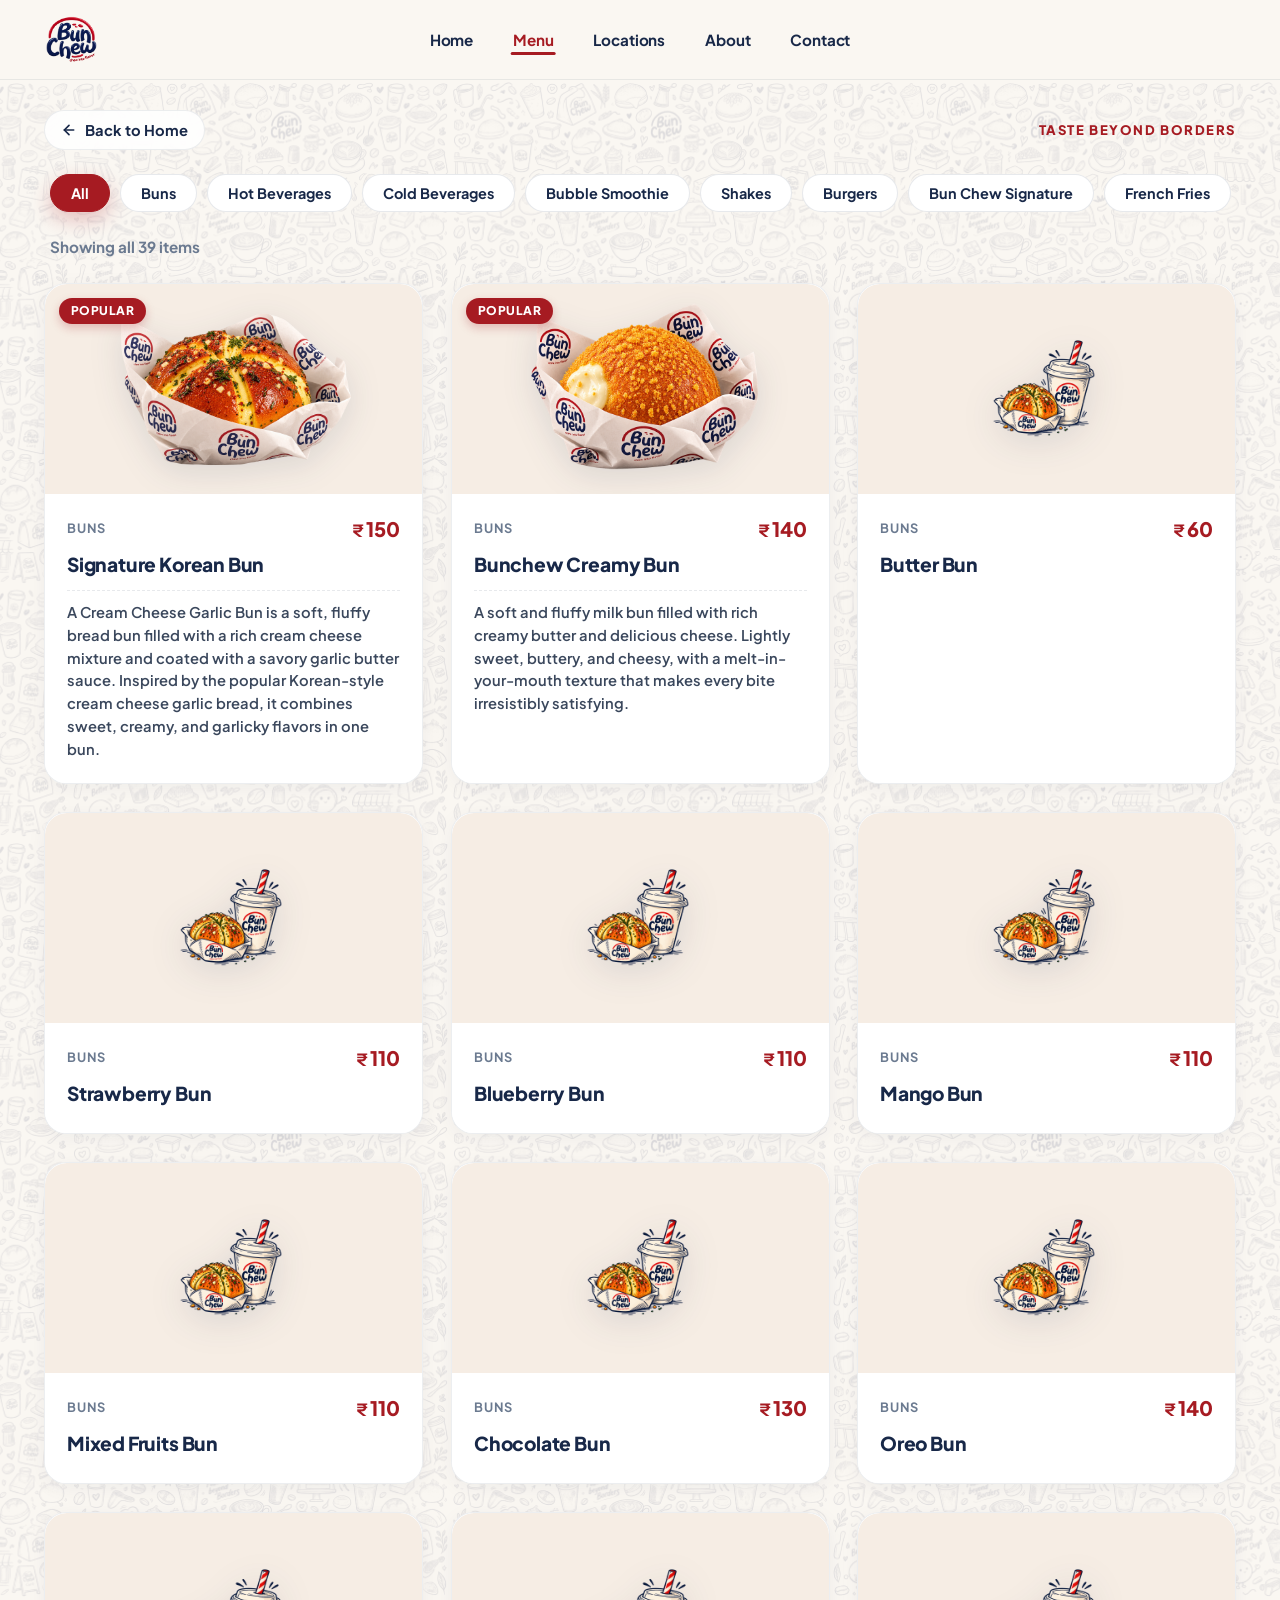
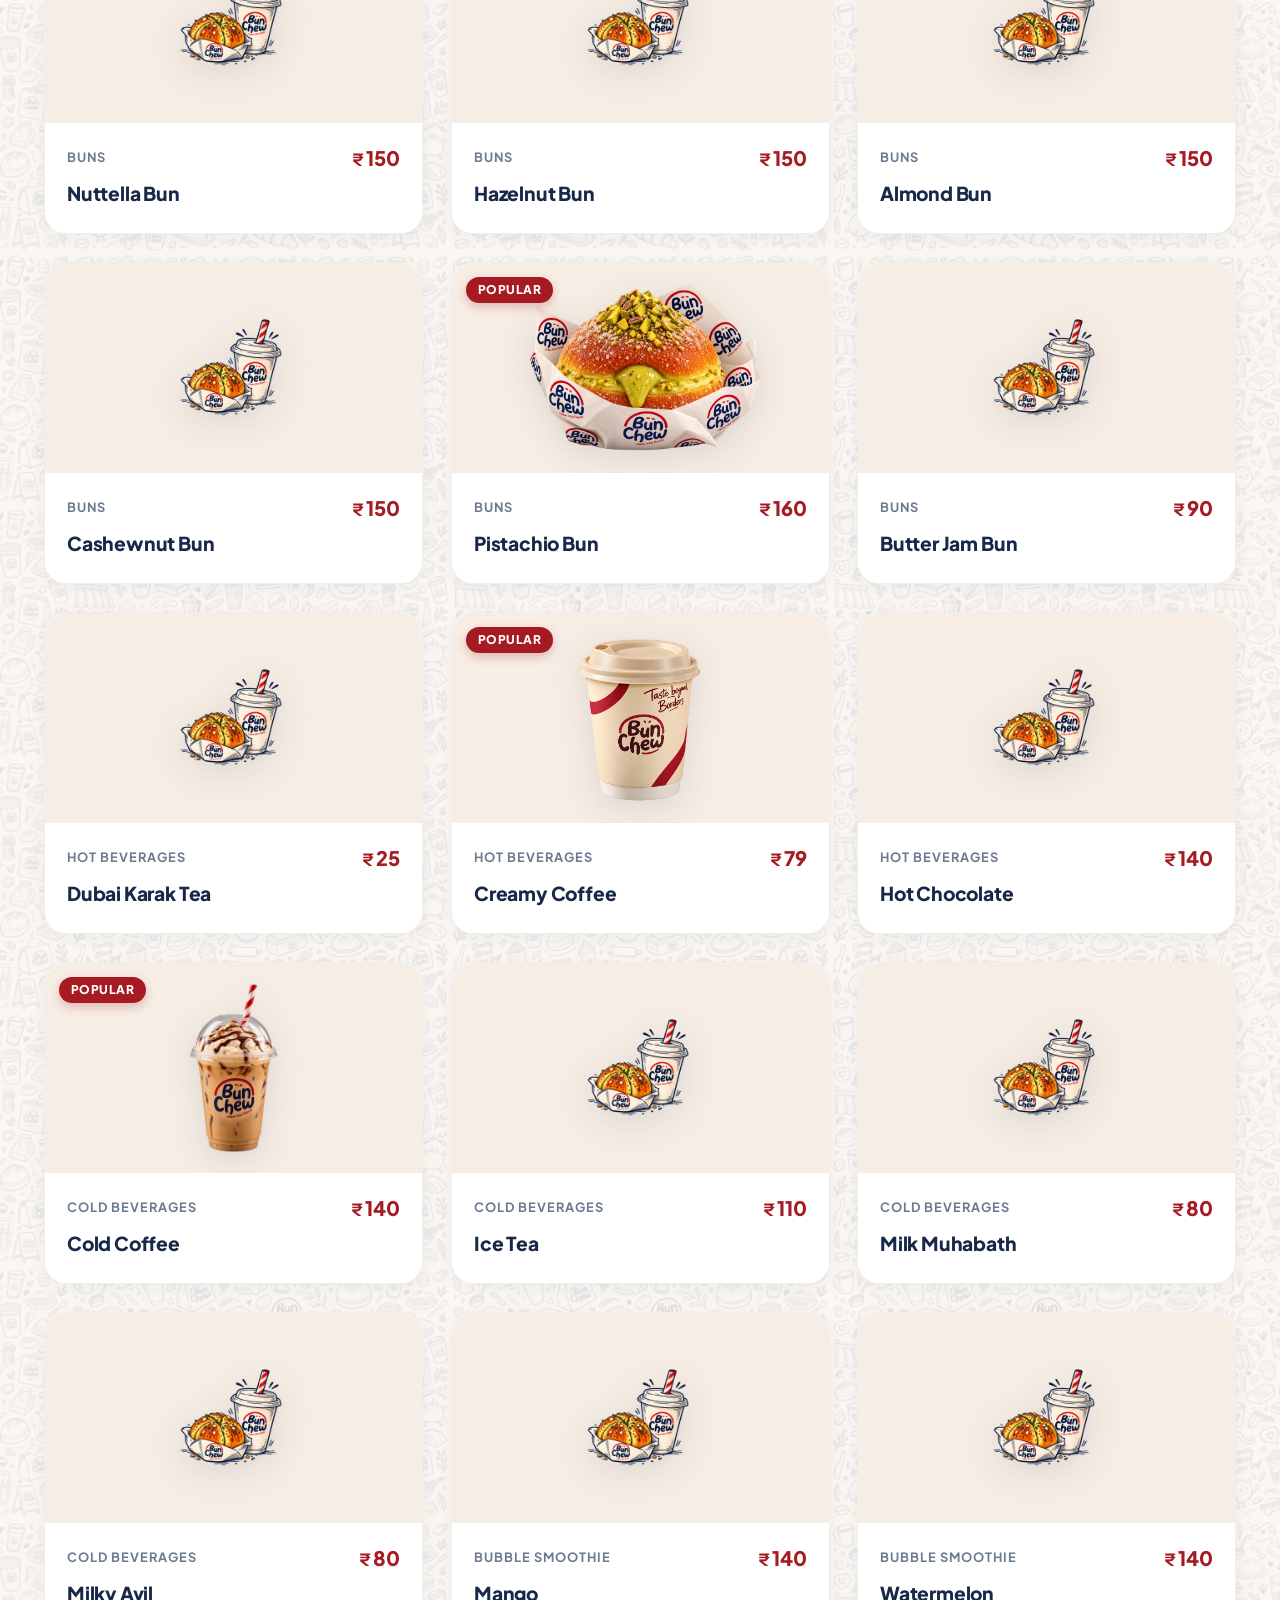
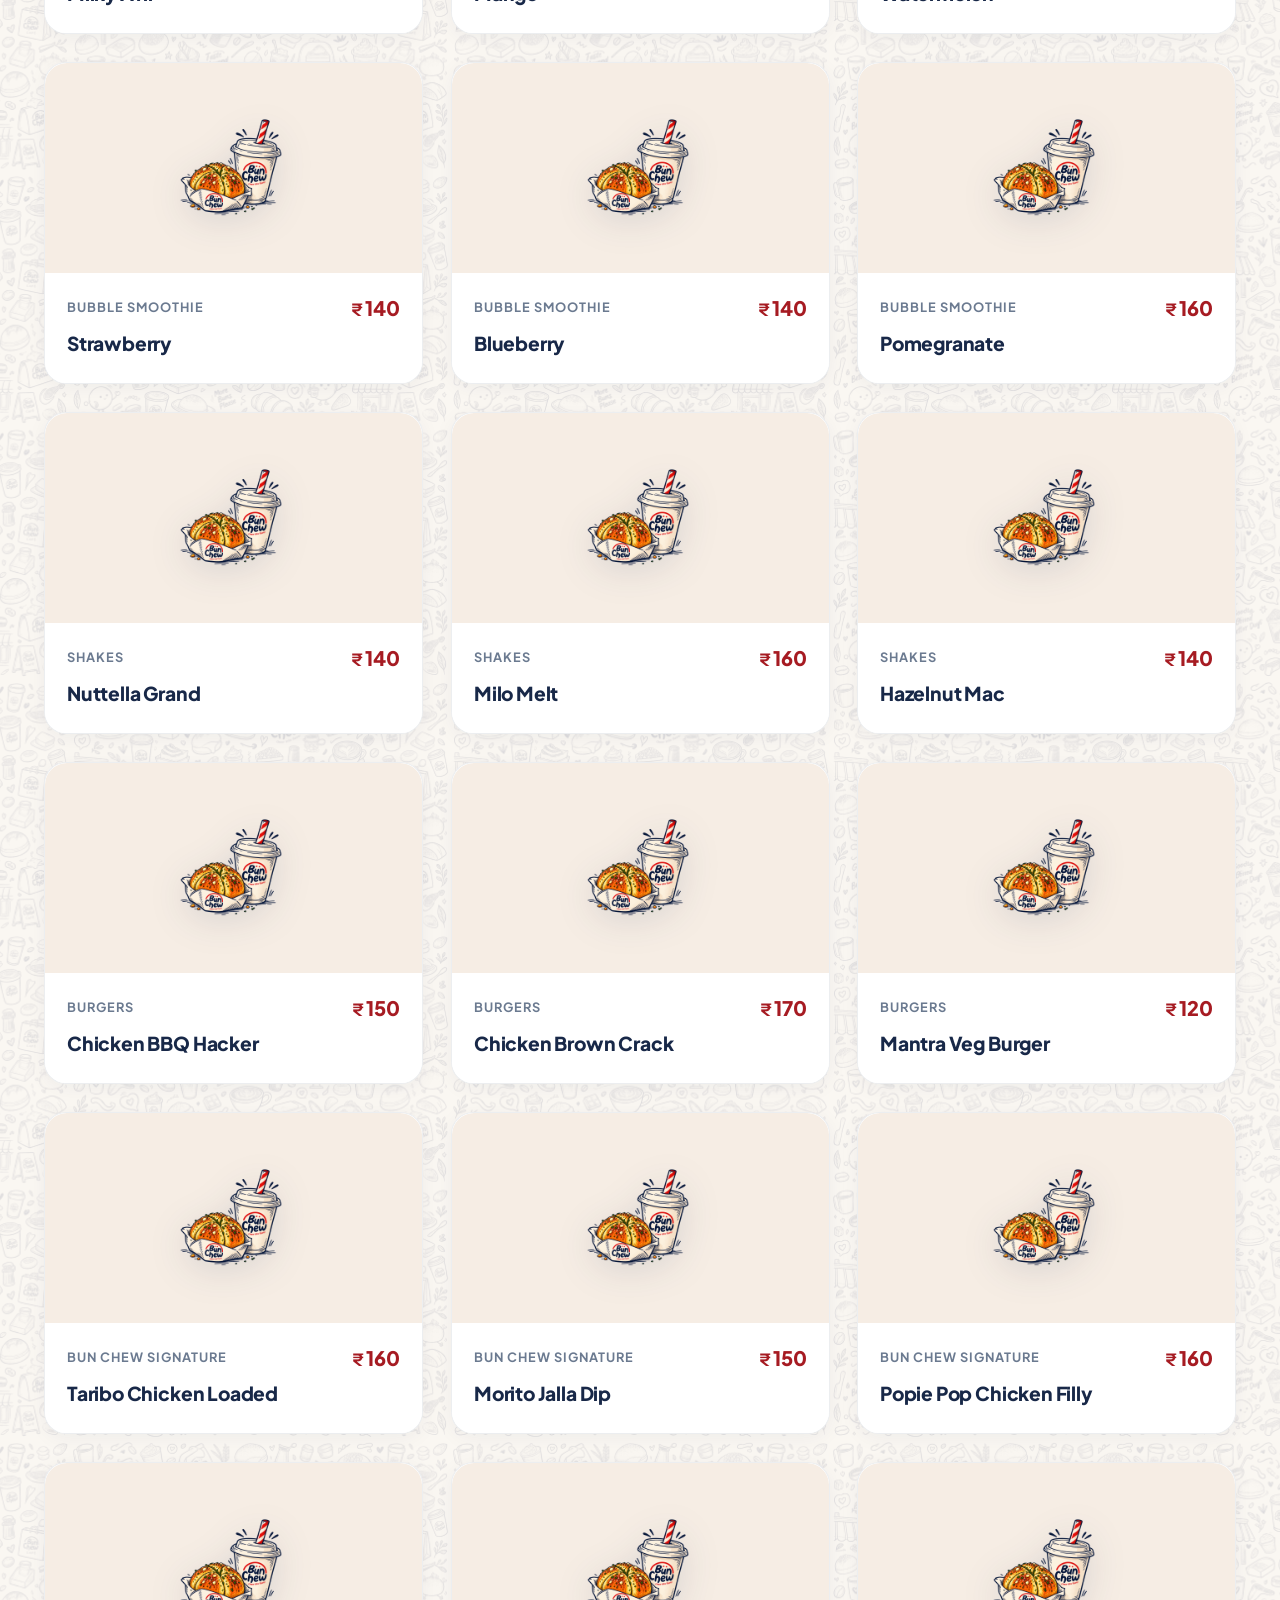
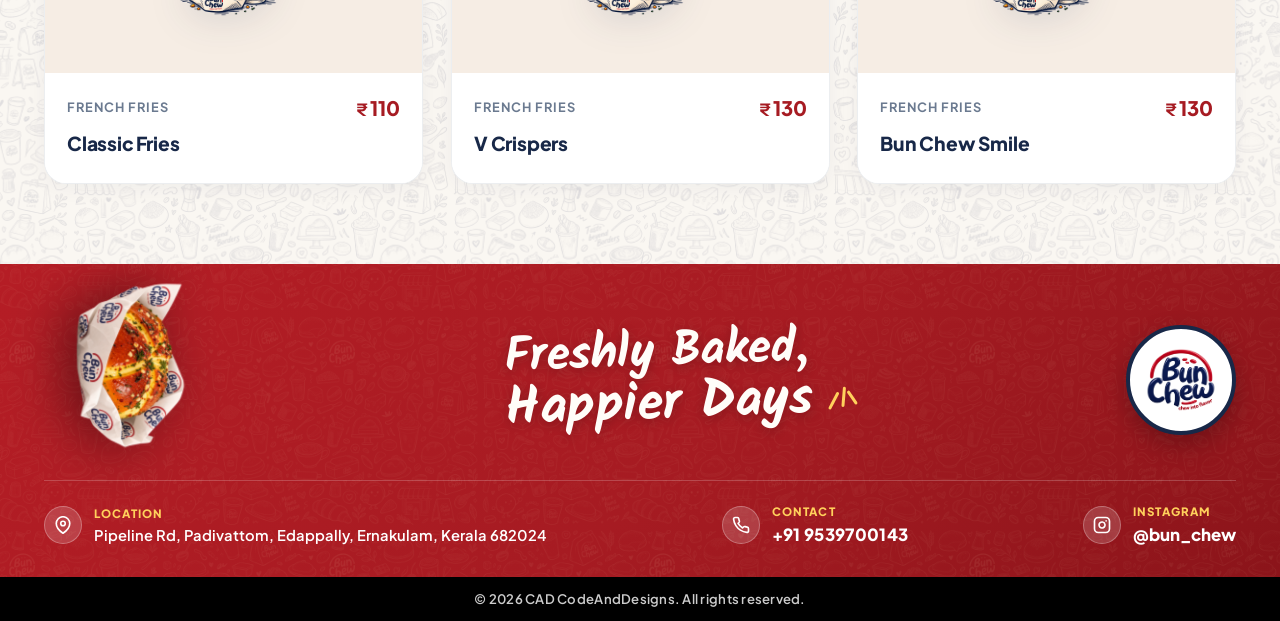
==== menu.html @ 96f3ee08 "initial commit" ====
<!DOCTYPE html>
<html lang="en">
<head>
  <meta charset="UTF-8">
  <meta name="viewport" content="width=device-width, initial-scale=1.0, maximum-scale=1.0, user-scalable=no">
  <title>Our Full Menu | Bun Chew Café</title>
  <meta name="description" content="Explore our full menu at Bun Chew Café. From freshly baked signature Korean garlic buns to hot & iced coffees, bubble smoothies, shakes, and burgers.">
  <link rel="icon" type="image/png" href="assets/bun-chew-logo-hd.png">

  <!-- Core and Dedicated Page Styles -->
  <link rel="stylesheet" href="style.css">
  <link rel="stylesheet" href="menu.css">
</head>
<body>
  <!-- Header / Navigation Bar -->
  <header class="site-header" id="header">
    <div class="header-container">
      <!-- Brand Logo (Left) -->
      <a href="index.html" class="brand-logo" aria-label="Bun Chew Home">
        <img src="assets/bun-chew-logo-hd.png" alt="Bun Chew Café Logo" class="logo-img">
      </a>

      <!-- Desktop Navigation Links (Centered) -->
      <nav class="desktop-nav" aria-label="Main Navigation">
        <ul class="nav-list">
          <li class="nav-item"><a href="index.html" class="nav-link">Home</a></li>
          <li class="nav-item"><a href="menu.html" class="nav-link active">Menu</a></li>
          <li class="nav-item"><a href="index.html#locations" class="nav-link">Locations</a></li>
          <li class="nav-item"><a href="index.html#about" class="nav-link">About</a></li>
          <li class="nav-item"><a href="index.html#contact" class="nav-link">Contact</a></li>
        </ul>
      </nav>

      <!-- Mobile Hamburger Button (Right) -->
      <button class="mobile-menu-btn" id="mobileMenuBtn" aria-label="Toggle navigation menu" aria-expanded="false" aria-controls="mobileDrawer">
        <span class="hamburger-bar"></span>
        <span class="hamburger-bar"></span>
        <span class="hamburger-bar"></span>
      </button>
    </div>

    <!-- Mobile Navigation Drawer -->
    <div class="mobile-nav-drawer" id="mobileDrawer" aria-hidden="true">
      <div class="drawer-header">
        <img src="assets/bun-chew-logo-hd.png" alt="Bun Chew Café Logo" class="drawer-logo">
        <button class="close-drawer-btn" id="closeDrawerBtn" aria-label="Close menu">&times;</button>
      </div>
      <ul class="mobile-nav-list">
        <li><a href="index.html" class="mobile-nav-link">Home</a></li>
        <li><a href="menu.html" class="mobile-nav-link active">Menu</a></li>
        <li><a href="index.html#locations" class="mobile-nav-link">Locations</a></li>
        <li><a href="index.html#about" class="mobile-nav-link">About</a></li>
        <li><a href="index.html#contact" class="mobile-nav-link">Contact</a></li>
      </ul>
    </div>
    <div class="drawer-backdrop" id="drawerBackdrop"></div>
  </header>

  <!-- Main Content: Full Menu Catalog -->
  <main class="full-menu-wrapper">
    <div class="full-menu-container">
      <!-- Breadcrumb / Back Link -->
      <div class="menu-nav-top">
        <a href="index.html" class="back-home-link" aria-label="Return to homepage">
          <svg class="back-arrow-icon" width="16" height="16" viewBox="0 0 24 24" fill="none" stroke="currentColor" stroke-width="2.5" stroke-linecap="round" stroke-linejoin="round">
            <line x1="19" y1="12" x2="5" y2="12"></line>
            <polyline points="12 19 5 12 12 5"></polyline>
          </svg>
          <span>Back to Home</span>
        </a>
        <span class="menu-brand-pill">Taste Beyond Borders</span>
      </div>

      <!-- Category Filter Chips (No search, no white box) -->
      <div class="menu-categories-wrap">
        <nav class="category-nav-bar" aria-label="Menu categories">
          <button type="button" class="category-tab active" data-category="all" role="tab" aria-selected="true">All</button>
          <button type="button" class="category-tab" data-category="buns" role="tab" aria-selected="false">Buns</button>
          <button type="button" class="category-tab" data-category="hot-beverages" role="tab" aria-selected="false">Hot Beverages</button>
          <button type="button" class="category-tab" data-category="cold-beverages" role="tab" aria-selected="false">Cold Beverages</button>
          <button type="button" class="category-tab" data-category="bubble-smoothie" role="tab" aria-selected="false">Bubble Smoothie</button>
          <button type="button" class="category-tab" data-category="shakes" role="tab" aria-selected="false">Shakes</button>
          <button type="button" class="category-tab" data-category="burgers" role="tab" aria-selected="false">Burgers</button>
          <button type="button" class="category-tab" data-category="bun-chew-signature" role="tab" aria-selected="false">Bun Chew Signature</button>
          <button type="button" class="category-tab" data-category="french-fries" role="tab" aria-selected="false">French Fries</button>
        </nav>
      </div>

      <!-- Menu Status Bar -->
      <div class="menu-status-bar">
        <span class="menu-item-count" id="menuItemCount">Loading items...</span>
      </div>

      <!-- Menu Cards Grid -->
      <div class="all-menu-grid" id="menuCardsGrid" role="region" aria-live="polite">
        <!-- Rendered dynamically by menu.js from menu-data.js -->
      </div>

      <!-- Empty State -->
      <div class="menu-empty-state" id="menuEmptyState" style="display: none;">
        <div class="empty-icon" aria-hidden="true">
          <svg width="48" height="48" viewBox="0 0 24 24" fill="none" stroke="currentColor" stroke-width="1.8" stroke-linecap="round" stroke-linejoin="round">
            <circle cx="11" cy="11" r="8"></circle>
            <line x1="21" y1="21" x2="16.65" y2="16.65"></line>
            <line x1="8" y1="11" x2="14" y2="11"></line>
          </svg>
        </div>
        <h2 class="empty-title">No menu items found</h2>
        <p class="empty-subtitle">We couldn't find anything matching <span id="emptyQueryText">your query</span>.</p>
        <button type="button" class="btn-reset-filters" id="resetFiltersBtn">
          <span>Show All Menu Items</span>
        </button>
      </div>
    </div>

    <!-- Item Description Popup Modal -->
    <div class="menu-modal-backdrop" id="menuItemModal" aria-hidden="true">
      <div class="menu-modal-dialog" role="dialog" aria-modal="true" aria-labelledby="modalItemTitle">
        <button type="button" class="menu-modal-close" id="closeItemModalBtn" aria-label="Close details">&times;</button>
        <div class="menu-modal-media">
          <img src="" alt="" id="modalItemImg" class="menu-modal-img">
        </div>
        <div class="menu-modal-body">
          <span class="menu-modal-cat" id="modalItemCategory"></span>
          <h3 class="menu-modal-title" id="modalItemTitle"></h3>
          <div class="menu-modal-price-tag" id="modalItemPrice"></div>
          <p class="menu-modal-desc" id="modalItemDesc"></p>
        </div>
      </div>
    </div>
  </main>

  <!-- Unified Red Footer Component -->
  <footer class="red-site-footer" id="contact">
    <div class="red-footer-container">
      <div class="red-footer-card">
        <!-- Banner Row: Cropped Bun, Headline, Logo Badge -->
        <div class="red-footer-banner-row">
          <!-- Bun Product Box: Intentionally Cropped Close-Up -->
          <div class="red-footer-bun-frame">
            <img src="assets/menu-garlic-bun.png" alt="Freshly baked signature Bun Chew Korean garlic cheese bun close-up" class="red-footer-bun-img" loading="lazy">
          </div>

          <!-- Headline -->
          <div class="red-footer-headline-box">
            <div class="red-footer-text-inner">
              <span class="red-footer-line-1">Freshly Baked,</span>
              <div class="red-footer-line-2-row">
                <span class="red-footer-line-2">Happier Days</span>
                <div class="red-footer-doodle-rays" aria-hidden="true">
                  <svg width="34" height="28" viewBox="0 0 34 28" fill="none">
                    <path d="M4 22L12 8" stroke="#FFD15C" stroke-width="3" stroke-linecap="round"/>
                    <path d="M17 20L19 3" stroke="#FFD15C" stroke-width="3" stroke-linecap="round"/>
                    <path d="M30 18L23 7" stroke="#FFD15C" stroke-width="3" stroke-linecap="round"/>
                  </svg>
                </div>
              </div>
            </div>
          </div>

          <!-- Logo Badge -->
          <div class="red-footer-logo-box">
            <div class="red-footer-logo-badge">
              <img src="assets/bun-chew-logo-hd.png" alt="Bun Chew Café Logo" class="red-footer-logo-img">
            </div>
          </div>
        </div>

        <!-- Thin Subtle Divider -->
        <hr class="red-footer-divider" aria-hidden="true">

        <!-- Essential Contact Details Row -->
        <div class="red-footer-contact-row">
          <!-- Location Group -->
          <div class="red-footer-info-group">
            <div class="red-footer-info-icon" aria-hidden="true">
              <svg width="18" height="18" viewBox="0 0 24 24" fill="none" stroke="currentColor" stroke-width="2.2" stroke-linecap="round" stroke-linejoin="round">
                <path d="M21 10c0 7-9 13-9 13s-9-6-9-13a9 9 0 0 1 18 0z"></path>
                <circle cx="12" cy="10" r="3"></circle>
              </svg>
            </div>
            <div class="red-footer-info-body">
              <span class="red-footer-info-label">Location</span>
              <a href="https://maps.app.goo.gl/UzxFyjBt8iA91zGC8" target="_blank" rel="noopener noreferrer" class="red-footer-info-link" aria-label="Open location on Google Maps">
                Pipeline Rd, Padivattom, Edappally, Ernakulam, Kerala 682024
              </a>
            </div>
          </div>

          <!-- Contact Phone Group -->
          <div class="red-footer-info-group">
            <div class="red-footer-info-icon" aria-hidden="true">
              <svg width="18" height="18" viewBox="0 0 24 24" fill="none" stroke="currentColor" stroke-width="2.2" stroke-linecap="round" stroke-linejoin="round">
                <path d="M22 16.92v3a2 2 0 0 1-2.18 2 19.79 19.79 0 0 1-8.63-3.07 19.5 19.5 0 0 1-6-6 19.79 19.79 0 0 1-3.07-8.67A2 2 0 0 1 4.11 2h3a2 2 0 0 1 2 1.72 12.84 12.84 0 0 0 .7 2.81 2 2 0 0 1-.45 2.11L8.09 9.91a16 16 0 0 0 6 6l1.27-1.27a2 2 0 0 1 2.11-.45 12.84 12.84 0 0 0 2.81.7A2 2 0 0 1 22 16.92z"></path>
              </svg>
            </div>
            <div class="red-footer-info-body">
              <span class="red-footer-info-label">Contact</span>
              <a href="tel:+919539700143" class="red-footer-info-link red-footer-phone-val">
                +91 9539700143
              </a>
            </div>
          </div>

          <!-- Instagram Group -->
          <div class="red-footer-info-group">
            <div class="red-footer-info-icon" aria-hidden="true">
              <svg width="18" height="18" viewBox="0 0 24 24" fill="none" stroke="currentColor" stroke-width="2.2" stroke-linecap="round" stroke-linejoin="round">
                <rect x="2" y="2" width="20" height="20" rx="5" ry="5"></rect>
                <path d="M16 11.37A4 4 0 1 1 12.63 8 4 4 0 0 1 16 11.37z"></path>
                <line x1="17.5" y1="6.5" x2="17.51" y2="6.5"></line>
              </svg>
            </div>
            <div class="red-footer-info-body">
              <span class="red-footer-info-label">Instagram</span>
              <a href="https://www.instagram.com/bun_chew/" target="_blank" rel="noopener noreferrer" class="red-footer-info-link red-footer-insta-val" aria-label="Follow Bun Chew on Instagram">
                @bun_chew
              </a>
            </div>
          </div>
        </div>
      </div>
    </div>
  </footer>

  <!-- Developer Credit Strip (Thin Full-Width Black Strip) -->
  <div class="developer-credit-strip">
    <p class="developer-credit-text">&copy; 2026 CAD CodeAndDesigns. All rights reserved.</p>
  </div>

  <!-- Menu Data and Application Logic -->
  <script src="menu-data.js"></script>
  <script src="menu.js"></script>
</body>
</html>
---- style.css ----
/* ==========================================================================
   Bun Chew Café - Design System & Hero Styles
   ========================================================================== */

/* --------------------------------------------------------------------------
   Local Fonts (Zero latency, instant rendering, offline ready)
   -------------------------------------------------------------------------- */
@font-face {
  font-family: 'Kalam';
  font-style: normal;
  font-weight: 700;
  font-display: swap;
  src: url('assets/fonts/Kalam-Bold.ttf') format('truetype');
}

@font-face {
  font-family: 'Caveat';
  font-style: normal;
  font-weight: 700;
  font-display: swap;
  src: url('assets/fonts/Caveat-Bold.ttf') format('truetype');
}

@font-face {
  font-family: 'Plus Jakarta Sans';
  font-style: normal;
  font-weight: 600;
  font-display: swap;
  src: url('assets/fonts/PlusJakartaSans-600.ttf') format('truetype');
}

@font-face {
  font-family: 'Plus Jakarta Sans';
  font-style: normal;
  font-weight: 700;
  font-display: swap;
  src: url('assets/fonts/PlusJakartaSans-700.ttf') format('truetype');
}

@font-face {
  font-family: 'Plus Jakarta Sans';
  font-style: normal;
  font-weight: 800;
  font-display: swap;
  src: url('assets/fonts/PlusJakartaSans-800.ttf') format('truetype');
}

/* --------------------------------------------------------------------------
   CSS Variables & Design Tokens
   -------------------------------------------------------------------------- */
:root {
  /* Brand Color Palette */
  --color-primary-navy: #182848;
  --color-brand-red: #A61B22;
  --color-red-hover: #8B141A;
  
  /* Café Neutrals */
  --color-bg-cream: #FAF7F2;
  --color-text-body: #3A475C;
  --color-text-muted: #6B7A90;
  --color-border-subtle: rgba(24, 40, 72, 0.08);

  /* Typography */
  --font-body: 'Plus Jakarta Sans', -apple-system, BlinkMacSystemFont, "Segoe UI", Roboto, sans-serif;
  --font-script: 'Kalam', cursive;
  --font-doodle: 'Caveat', 'Kalam', cursive;

  /* Layout */
  --header-height: 80px;
  --max-width: 1280px;
  --container-padding: 0 44px;

  /* Transitions & Shadows */
  --transition-smooth: all 0.25s cubic-bezier(0.4, 0, 0.2, 1);
  --shadow-btn: 0 8px 20px rgba(166, 27, 34, 0.25);
  --shadow-btn-hover: 0 12px 28px rgba(166, 27, 34, 0.35);
}

/* --------------------------------------------------------------------------
   Reset & Base Styles
   -------------------------------------------------------------------------- */
*, *::before, *::after {
  box-sizing: border-box;
  margin: 0;
  padding: 0;
}

html, body {
  width: 100%;
  max-width: 100%;
  overflow-x: hidden;
}

html {
  font-size: 16px;
  scroll-behavior: smooth;
  -webkit-font-smoothing: antialiased;
  -moz-osx-font-smoothing: grayscale;
}

body {
  font-family: var(--font-body);
  color: var(--color-text-body);
  background-color: var(--color-bg-cream);
  min-height: 100vh;
  line-height: 1.5;
}

a {
  text-decoration: none;
  color: inherit;
}

button {
  cursor: pointer;
  border: none;
  background: none;
  font-family: inherit;
}

img {
  max-width: 100%;
  height: auto;
  display: block;
}

/* --------------------------------------------------------------------------
   Header / Navigation Bar
   -------------------------------------------------------------------------- */
.site-header {
  position: sticky;
  top: 0;
  left: 0;
  width: 100%;
  height: var(--header-height);
  background-color: var(--color-bg-cream);
  z-index: 100;
  transition: var(--transition-smooth);
  border-bottom: 1px solid var(--color-border-subtle);
}

.site-header.scrolled {
  background-color: rgba(250, 247, 242, 0.96);
  backdrop-filter: blur(10px);
  -webkit-backdrop-filter: blur(10px);
  box-shadow: 0 4px 18px rgba(24, 40, 72, 0.05);
}

.header-container {
  max-width: var(--max-width);
  height: 100%;
  margin: 0 auto;
  padding: var(--container-padding);
  display: flex;
  align-items: center;
  justify-content: space-between;
  position: relative;
}

/* Brand Logo (Left) */
.brand-logo {
  display: flex;
  align-items: center;
  text-decoration: none;
  transition: transform 0.2s ease;
  z-index: 2;
}

.brand-logo:hover {
  transform: scale(1.02);
}

.logo-img {
  height: 48px;
  width: auto;
  object-fit: contain;
}

/* Desktop Navigation (Centered in Header) */
/* Note: Top-right Order Now and Find a Store buttons removed completely per prompt */
.desktop-nav {
  position: absolute;
  left: 50%;
  transform: translateX(-50%);
  display: flex;
  align-items: center;
}

.nav-list {
  display: flex;
  align-items: center;
  list-style: none;
  gap: 36px;
}

.nav-link {
  font-size: 0.95rem;
  font-weight: 700;
  color: var(--color-primary-navy);
  position: relative;
  padding: 6px 2px;
  transition: color 0.2s ease;
  letter-spacing: -0.01em;
}

.nav-link::after {
  content: '';
  position: absolute;
  bottom: 0;
  left: 50%;
  width: 0;
  height: 2.5px;
  background-color: var(--color-brand-red);
  border-radius: 2px;
  transition: width 0.25s ease, left 0.25s ease;
}

.nav-link:hover,
.nav-link.active {
  color: var(--color-brand-red);
}

.nav-link:hover::after,
.nav-link.active::after {
  width: 100%;
  left: 0;
}

/* Mobile Hamburger Button (Right) */
.mobile-menu-btn {
  display: none;
  flex-direction: column;
  justify-content: center;
  align-items: center;
  width: 40px;
  height: 40px;
  gap: 5px;
  border-radius: 8px;
  z-index: 105;
  padding: 0;
  margin-left: auto;
  transition: background-color 0.2s ease;
}

.mobile-menu-btn:hover {
  background-color: rgba(24, 40, 72, 0.05);
}

.hamburger-bar {
  width: 24px;
  height: 2.5px;
  background-color: var(--color-primary-navy);
  border-radius: 3px;
  transition: transform 0.3s ease, opacity 0.3s ease;
}

.mobile-menu-btn.open .hamburger-bar:nth-child(1) {
  transform: translateY(7.5px) rotate(45deg);
  background-color: var(--color-brand-red);
}

.mobile-menu-btn.open .hamburger-bar:nth-child(2) {
  opacity: 0;
}

.mobile-menu-btn.open .hamburger-bar:nth-child(3) {
  transform: translateY(-7.5px) rotate(-45deg);
  background-color: var(--color-brand-red);
}

/* Mobile Navigation Drawer */
.mobile-nav-drawer {
  position: fixed;
  top: 0;
  right: -100%;
  width: 82%;
  max-width: 320px;
  height: 100vh;
  background-color: #FFFFFF;
  box-shadow: -8px 0 30px rgba(24, 40, 72, 0.15);
  z-index: 110;
  display: flex;
  flex-direction: column;
  padding: 28px 24px;
  transition: right 0.35s cubic-bezier(0.16, 1, 0.3, 1);
}

.mobile-nav-drawer.open {
  right: 0;
}

.drawer-header {
  display: flex;
  align-items: center;
  justify-content: space-between;
  margin-bottom: 32px;
  padding-bottom: 16px;
  border-bottom: 1px solid var(--color-border-subtle);
}

.drawer-logo {
  height: 38px;
  width: auto;
}

.close-drawer-btn {
  font-size: 2.2rem;
  line-height: 1;
  color: var(--color-primary-navy);
  padding: 4px 8px;
  transition: color 0.2s ease;
}

.close-drawer-btn:hover {
  color: var(--color-brand-red);
}

.mobile-nav-list {
  list-style: none;
  display: flex;
  flex-direction: column;
  gap: 18px;
}

.mobile-nav-link {
  font-size: 1.2rem;
  font-weight: 700;
  color: var(--color-primary-navy);
  padding: 8px 0;
  display: block;
  transition: color 0.2s ease, transform 0.2s ease;
}

.mobile-nav-link.active,
.mobile-nav-link:hover {
  color: var(--color-brand-red);
  transform: translateX(4px);
}

.drawer-backdrop {
  position: fixed;
  inset: 0;
  background-color: rgba(24, 40, 72, 0.4);
  backdrop-filter: blur(4px);
  z-index: 108;
  opacity: 0;
  pointer-events: none;
  transition: opacity 0.3s ease;
}

.drawer-backdrop.active {
  opacity: 1;
  pointer-events: auto;
}

/* --------------------------------------------------------------------------
   Hero Section - Desktop
   -------------------------------------------------------------------------- */
.hero-section {
  position: relative;
  width: 100%;
  min-height: calc(100vh - var(--header-height));
  display: flex;
  align-items: center;
  background-color: var(--color-bg-cream);

  /* Desktop Background: Subject right, white tile wall left */
  background-image: 
    linear-gradient(
      90deg, 
      rgba(250, 247, 242, 0.4) 0%, 
      rgba(250, 247, 242, 0.1) 32%, 
      rgba(250, 247, 242, 0) 50%
    ),
    url('assets/hero-bg.png');
  background-position: right 6% center;
  background-size: cover;
  background-repeat: no-repeat;
  overflow: hidden;
}

.hero-mobile-visual {
  display: none; /* Only rendered on mobile screens */
}

.hero-container {
  max-width: var(--max-width);
  width: 100%;
  margin: 0 auto;
  padding: 40px 44px;
  position: relative;
  z-index: 2;
  display: flex;
  align-items: center;
  min-height: 620px;
}

/* Left Hero Content - Sits comfortably below the painted wall logo */
.hero-content {
  max-width: 380px;
  display: flex;
  flex-direction: column;
  position: relative;
  z-index: 5;
  margin-top: 195px; /* Sits cleanly below the painted Bun Chew wall logo */
}

/* Floating Supporting Tagline Doodle (Desktop only: between wall logo & guest) */
.tagline-doodle {
  position: absolute;
  top: 85px;
  left: 335px;
  display: flex;
  align-items: center;
  gap: 6px;
  transform: rotate(-4deg);
  z-index: 4;
  pointer-events: none;
  user-select: none;
  animation: gentleFloat 4s ease-in-out infinite alternate;
}

.tagline-text-wrap {
  display: flex;
  flex-direction: column;
  align-items: center;
  text-align: center;
  line-height: 1.05;
}

.tagline-line-1,
.tagline-line-2 {
  font-family: var(--font-doodle);
  font-weight: 700;
  font-size: 1.55rem;
  color: var(--color-brand-red);
  letter-spacing: 0.01em;
  text-shadow: 0 1px 2px rgba(255, 255, 255, 0.9);
}

.doodle-sparks-left svg,
.doodle-sparks-right svg {
  filter: drop-shadow(0 1px 2px rgba(255, 255, 255, 0.7));
}

@keyframes gentleFloat {
  0% { transform: rotate(-4deg) translateY(0); }
  100% { transform: rotate(-3deg) translateY(-5px); }
}

/* --------------------------------------------------------------------------
   Headline Styling ("Taste beyond Borders")
   -------------------------------------------------------------------------- */
.headline-wrapper {
  position: relative;
  margin-bottom: 18px;
  transform: rotate(-3.5deg);
  transform-origin: left bottom;
}

.headline-accents-top {
  position: absolute;
  top: -22px;
  left: -22px;
  pointer-events: none;
}

.hero-headline {
  font-family: var(--font-script);
  font-weight: 700;
  line-height: 0.9;
  display: flex;
  flex-direction: column;
  align-items: flex-start;
  letter-spacing: -0.01em;
  user-select: none;
}

.word-taste {
  font-size: 5rem;
  color: var(--color-primary-navy);
  transform: rotate(-3deg);
  display: inline-block;
  margin-bottom: 2px;
  filter: drop-shadow(0 2px 4px rgba(24, 40, 72, 0.08));
}

.word-beyond {
  font-size: 3.6rem;
  color: var(--color-brand-red);
  transform: rotate(-2deg);
  display: inline-block;
  margin-left: 12px;
  margin-bottom: 2px;
  filter: drop-shadow(0 2px 4px rgba(166, 27, 34, 0.1));
}

.word-borders {
  font-size: 5rem;
  color: var(--color-brand-red);
  transform: rotate(-1deg);
  display: inline-block;
  margin-left: 20px;
  filter: drop-shadow(0 2px 4px rgba(166, 27, 34, 0.12));
}

.headline-accents-bottom {
  position: absolute;
  bottom: 58px;
  left: -12px;
  pointer-events: none;
}

/* --------------------------------------------------------------------------
   Supporting Description
   -------------------------------------------------------------------------- */
.hero-description {
  font-size: 1.05rem;
  line-height: 1.55;
  font-weight: 600;
  color: var(--color-text-body);
  max-width: 330px;
  margin-bottom: 28px;
  letter-spacing: -0.01em;
  text-shadow: 0 1px 1px rgba(255, 255, 255, 0.9);
}

/* --------------------------------------------------------------------------
   CTA Buttons
   -------------------------------------------------------------------------- */
.hero-actions {
  display: flex;
  align-items: center;
  gap: 16px;
  flex-wrap: wrap;
}

.btn {
  display: inline-flex;
  align-items: center;
  justify-content: center;
  gap: 10px;
  font-size: 0.96rem;
  font-weight: 700;
  border-radius: 9999px;
  padding: 13px 26px;
  transition: var(--transition-smooth);
  text-decoration: none;
  letter-spacing: -0.01em;
}

/* Primary Button: "Explore Menu ->" */
.btn-primary {
  background-color: var(--color-brand-red);
  color: #FFFFFF;
  box-shadow: var(--shadow-btn);
  border: 1.5px solid var(--color-brand-red);
}

.btn-primary:hover {
  background-color: var(--color-red-hover);
  border-color: var(--color-red-hover);
  transform: translateY(-2px);
  box-shadow: var(--shadow-btn-hover);
}

.btn-primary:active {
  transform: translateY(0);
}

.btn-arrow {
  transition: transform 0.22s ease;
}

.btn-primary:hover .btn-arrow {
  transform: translateX(3px);
}

/* Secondary Button: "Find a Store" */
.btn-secondary {
  background-color: #FFFFFF;
  color: var(--color-brand-red);
  border: 1.5px solid var(--color-brand-red);
  box-shadow: 0 2px 8px rgba(166, 27, 34, 0.06);
}

.btn-secondary:hover {
  background-color: var(--color-brand-red);
  color: #FFFFFF;
  transform: translateY(-2px);
  box-shadow: var(--shadow-btn);
}

.btn-secondary:active {
  transform: translateY(0);
}

/* --------------------------------------------------------------------------
   Responsive Media Queries
   -------------------------------------------------------------------------- */

/* Large Screens (Above 1400px) */
@media (min-width: 1400px) {
  .hero-section {
    background-position: right 10% center;
  }
  .hero-content {
    margin-top: 210px;
  }
  .tagline-doodle {
    top: 95px;
    left: 360px;
  }
}

/* Medium Laptops & Desktops (1024px to 1279px) */
@media (max-width: 1279px) {
  .hero-section {
    background-position: right 2% center;
  }
  .hero-content {
    margin-top: 175px;
  }
  .tagline-doodle {
    top: 60px;
    left: 290px;
  }
  .word-taste {
    font-size: 4.4rem;
  }
  .word-beyond {
    font-size: 3.2rem;
  }
  .word-borders {
    font-size: 4.4rem;
  }
}

/* Tablets (769px to 1023px) */
@media (max-width: 1023px) {
  :root {
    --header-height: 72px;
    --container-padding: 0 28px;
  }

  .desktop-nav {
    display: none !important;
  }

  .mobile-menu-btn {
    display: flex !important;
  }

  .hero-section {
    min-height: auto;
    padding: 30px 0;
    background-image: 
      linear-gradient(
        90deg, 
        rgba(250, 247, 242, 0.88) 0%, 
        rgba(250, 247, 242, 0.65) 45%, 
        rgba(250, 247, 242, 0.15) 75%
      ),
      url('assets/hero-bg.png');
    background-position: right 0% center;
  }

  .hero-container {
    padding: 30px 28px;
    min-height: auto;
  }

  .hero-content {
    margin-top: 40px;
    max-width: 380px;
  }

  .tagline-doodle {
    position: static;
    transform: rotate(-3deg);
    margin-bottom: 14px;
    animation: none;
  }

  .word-taste {
    font-size: 3.8rem;
  }
  .word-beyond {
    font-size: 2.8rem;
  }
  .word-borders {
    font-size: 3.8rem;
  }
}

/* Mobile Screens (Under 768px) - Exact match to Mobile Reference Mockup */
@media (max-width: 768px) {
  :root {
    --header-height: 64px;
    --container-padding: 0 16px;
  }

  .site-header {
    width: 100%;
    overflow: hidden;
    border-bottom: 1px solid rgba(24, 40, 72, 0.06);
  }

  .header-container {
    padding: 0 16px;
    width: 100%;
    display: flex;
    justify-content: space-between;
    align-items: center;
  }

  .logo-img {
    height: 38px;
  }

  .desktop-nav {
    display: none !important;
  }

  .mobile-menu-btn {
    display: flex !important;
    margin-left: auto;
  }

  /* Reset hero background on mobile so image is cleanly separated above */
  .hero-section {
    flex-direction: column;
    min-height: auto;
    background-image: none !important;
    background-color: var(--color-bg-cream);
    padding: 0 0 32px 0;
    width: 100%;
    overflow: hidden;
  }

  /* Show mobile hero image on top with the curved bottom edge */
  .hero-mobile-visual {
    display: block;
    width: 100%;
    position: relative;
    background-color: var(--color-bg-cream);
    overflow: hidden;
    margin-bottom: -1px;
  }

  .mobile-image-wrapper {
    position: relative;
    width: 100%;
    height: 350px;
    overflow: hidden;
    background-color: var(--color-bg-cream);
  }

  .mobile-hero-img {
    width: 100%;
    height: 100%;
    object-fit: cover;
    object-position: 63% 26%; /* Perfectly frames the happy subject, garlic bun, and cup */
    display: block;
  }

  /* Upward arched curve mask (seamless zero-gap connection) */
  .mobile-curve-mask {
    position: absolute;
    bottom: -1px;
    left: 0;
    width: 100%;
    height: 32px;
    pointer-events: none;
    transform: translateY(1px);
  }

  .curve-svg {
    width: 100%;
    height: 100%;
    display: block;
  }

  /* Hero Content container on mobile with seamless doodle pattern starting from curve */
  .hero-container {
    padding: 16px 16px 36px 16px;
    min-height: auto;
    justify-content: center;
    width: 100%;
    overflow: hidden;
    position: relative;
    background-color: var(--color-bg-cream);
    z-index: 1;
  }

  .hero-container::before {
    content: '';
    position: absolute;
    top: 0;
    left: 0;
    right: 0;
    bottom: 0;
    background-image: url('assets/doodle-pattern.png');
    background-size: 380px auto;
    background-repeat: repeat;
    background-position: top center;
    opacity: 0.13;
    pointer-events: none;
    z-index: 0;
  }

  .hero-content {
    position: relative;
    z-index: 1;
    margin-top: 0;
    max-width: 100%;
    width: 100%;
    align-items: center;
    text-align: center;
  }

  /* Tagline completely removed on mobile as requested */
  .tagline-doodle {
    display: none !important;
  }

  /* Headline on mobile: "Taste beyond" on line 1, "Borders" on line 2 */
  .headline-wrapper {
    margin-bottom: 10px;
    width: 100%;
    display: flex;
    flex-direction: column;
    align-items: center;
    position: relative;
  }

  .headline-accents-top {
    position: relative;
    top: 0;
    left: 0;
    margin-bottom: -4px;
    transform: rotate(0deg);
  }

  .headline-accents-bottom {
    display: none !important;
  }

  .hero-headline {
    flex-direction: row;
    flex-wrap: wrap;
    justify-content: center;
    align-items: baseline;
    gap: 6px;
    line-height: 1;
    text-align: center;
  }

  .word-taste {
    font-size: 2.6rem;
    transform: rotate(-2deg);
    margin-bottom: 0;
  }

  .word-beyond {
    font-size: 2.3rem;
    transform: rotate(0deg);
    margin-left: 0;
    margin-bottom: 0;
  }

  .word-borders {
    font-size: 3.1rem;
    transform: rotate(0deg);
    margin-left: 0;
    width: 100%; /* Breaks onto its own centered line */
    text-align: center;
    margin-top: -2px;
  }

  /* Description on Mobile */
  .hero-description {
    font-size: 0.95rem;
    max-width: 300px;
    margin: 6px auto 20px auto;
    text-align: center;
    line-height: 1.5;
  }

  /* Hero Actions on Mobile: dual CTA buttons side-by-side fitting cleanly */
  .hero-actions {
    display: flex;
    flex-direction: row;
    justify-content: center;
    width: 100%;
    max-width: 320px;
    gap: 10px;
    margin: 0 auto;
  }

  .btn {
    flex: 1 1 50%;
    padding: 12px 10px;
    font-size: 0.88rem;
    white-space: nowrap;
    justify-content: center;
  }
}

/* Extra small mobile screens (e.g. 360px) */
@media (max-width: 360px) {
  .mobile-image-wrapper {
    height: 310px;
  }

  .word-taste {
    font-size: 2.3rem;
  }
  .word-beyond {
    font-size: 2.0rem;
  }
  .word-borders {
    font-size: 2.6rem;
  }

  .hero-actions {
    max-width: 290px;
    gap: 8px;
  }

  .btn {
    font-size: 0.82rem;
    padding: 11px 8px;
  }
}

/* ==========================================================================
   Continuous Seamless Doodle Pattern Flow (Zero Gaps Across All Sections)
   ========================================================================== */
.sections-pattern-flow {
  position: relative;
  width: 100%;
  background-color: var(--color-bg-cream);
  overflow: hidden;
}

.sections-pattern-flow::before {
  content: '';
  position: absolute;
  top: 0;
  left: 0;
  right: 0;
  bottom: 0;
  background-image: url('assets/doodle-pattern.png');
  background-size: 380px auto;
  background-repeat: repeat;
  background-position: top center;
  opacity: 0.13;
  pointer-events: none;
  z-index: 0;
}

/* ==========================================================================
   Our Menu Section Styles
   ========================================================================== */
.menu-section {
  width: 100%;
  background-color: transparent;
  padding: 55px 0 35px 0;
  position: relative;
  z-index: 1;
}

.menu-container {
  max-width: var(--max-width);
  margin: 0 auto;
  padding: var(--container-padding);
}

/* Header Row: Title & Eyebrow on left, All Menu button on right */
.menu-header {
  display: flex;
  align-items: flex-end;
  justify-content: space-between;
  margin-bottom: 40px;
  gap: 20px;
}

.menu-header-text {
  display: flex;
  flex-direction: column;
}

.menu-eyebrow {
  font-size: 0.82rem;
  font-weight: 800;
  letter-spacing: 0.14em;
  color: var(--color-brand-red);
  text-transform: uppercase;
  margin-bottom: 6px;
}

.menu-title {
  font-family: var(--font-script);
  font-size: 3.2rem;
  font-weight: 700;
  color: var(--color-primary-navy);
  line-height: 1.05;
  letter-spacing: -0.01em;
  transform: rotate(-2.5deg);
  transform-origin: left bottom;
  margin-top: 4px;
}

/* Desktop line breaks: "Delicious Buns, Coffee" on line 1, "and More" on line 2 */
.title-buns,
.title-coffee {
  display: inline;
}

.title-more {
  display: block;
  margin-top: 2px;
}

/* Single All Menu Button (replacing filter options as requested) */
.btn-all-menu {
  background-color: var(--color-brand-red);
  color: #FFFFFF;
  border: 1.5px solid var(--color-brand-red);
  box-shadow: var(--shadow-btn);
  padding: 11px 24px;
  font-size: 0.94rem;
  font-weight: 700;
  border-radius: 9999px;
  transition: var(--transition-smooth);
}

.btn-all-menu:hover {
  background-color: var(--color-red-hover);
  border-color: var(--color-red-hover);
  transform: translateY(-2px);
  box-shadow: var(--shadow-btn-hover);
}

.btn-all-menu:hover .btn-arrow {
  transform: translateX(3px);
}

/* Menu Grid (4 Columns on Desktop) */
.menu-grid {
  display: grid;
  grid-template-columns: repeat(4, 1fr);
  gap: 24px;
}

/* Menu Card */
.menu-card {
  background-color: #FFFFFF;
  border-radius: 22px;
  overflow: hidden;
  border: 1px solid rgba(24, 40, 72, 0.06);
  box-shadow: 0 4px 18px rgba(24, 40, 72, 0.04);
  display: flex;
  flex-direction: column;
  transition: transform 0.3s cubic-bezier(0.16, 1, 0.3, 1), box-shadow 0.3s ease;
  position: relative;
}

.menu-card:hover {
  transform: translateY(-6px);
  box-shadow: 0 16px 32px rgba(24, 40, 72, 0.09);
}

/* Clean Warm Image Box with Smooth Rounded Top */
.card-image-box {
  background-color: #F6EDE4;
  height: 220px;
  display: flex;
  align-items: center;
  justify-content: center;
  padding: 20px 18px 14px 18px;
  position: relative;
  overflow: hidden;
  border-radius: 22px 22px 0 0;
}

.card-img {
  max-width: 100%;
  max-height: 100%;
  object-fit: contain;
  position: relative;
  z-index: 2;
  transition: transform 0.35s cubic-bezier(0.16, 1, 0.3, 1);
  filter: drop-shadow(0 6px 12px rgba(24, 40, 72, 0.1));
}

.menu-card:hover .card-img {
  transform: scale(1.06);
}

/* Drink card specific height/adjustment for cup proportions */
.card-image-drink .card-img {
  max-height: 105%;
  transform: scale(1.02);
}

.menu-card:hover .card-image-drink .card-img {
  transform: scale(1.08);
}

/* Card Info Area: Title on left, circular action button on right */
.card-info {
  display: flex;
  align-items: center;
  justify-content: space-between;
  padding: 18px 20px 20px 20px;
  background-color: #FFFFFF;
  margin-top: auto;
  gap: 12px;
}

.card-title {
  font-family: var(--font-body);
  font-size: 1.05rem;
  font-weight: 700;
  color: var(--color-primary-navy);
  line-height: 1.25;
  letter-spacing: -0.01em;
}

/* Circular Arrow Action Button */
.card-action-btn {
  display: inline-flex;
  align-items: center;
  justify-content: center;
  width: 38px;
  height: 38px;
  border-radius: 50%;
  border: 1.5px solid var(--color-brand-red);
  color: var(--color-brand-red);
  background-color: #FFFFFF;
  flex-shrink: 0;
  transition: var(--transition-smooth);
}

.card-action-btn:hover {
  background-color: var(--color-brand-red);
  color: #FFFFFF;
  transform: scale(1.08);
  box-shadow: 0 4px 12px rgba(166, 27, 34, 0.25);
}

/* --------------------------------------------------------------------------
   Responsive Adjustments for Menu Section
   -------------------------------------------------------------------------- */

/* Tablets (1024px and below) */
@media (max-width: 1024px) {
  .menu-grid {
    grid-template-columns: repeat(2, 1fr);
    gap: 20px;
  }
  .menu-title {
    font-size: 2.8rem;
  }
}

/* Mobile Screens (Under 768px) - Matching mobile mockup */
@media (max-width: 768px) {
  .menu-section {
    padding: 50px 0 65px 0;
  }

  .menu-header {
    flex-direction: column;
    align-items: flex-start;
    gap: 14px;
    margin-bottom: 24px;
  }

  .menu-title {
    font-size: 2.35rem;
    transform: rotate(-2deg);
    transform-origin: left bottom;
  }

  /* Mobile line breaks: "Delicious Buns," on line 1, "Coffee and More" on line 2 */
  .title-buns {
    display: block;
    margin-bottom: 2px;
  }

  .title-coffee,
  .title-more {
    display: inline;
  }

  .btn-all-menu {
    padding: 9px 20px;
    font-size: 0.88rem;
  }

  /* Horizontal swipeable scroll track with dedicated left padding */
  .menu-grid {
    display: flex;
    overflow-x: auto;
    gap: 14px;
    padding-bottom: 18px;
    scroll-snap-type: x mandatory;
    scroll-padding-left: 24px;
    scroll-padding-inline-start: 24px;
    -webkit-overflow-scrolling: touch;
    scrollbar-width: none; /* Hide scrollbar for clean app feel */
    margin: 0 -16px;
    padding-left: 24px;
    padding-right: 20px;
  }

  .menu-grid::-webkit-scrollbar {
    display: none;
  }

  .menu-card {
    flex: 0 0 210px;
    scroll-snap-align: start;
    scroll-margin-left: 24px;
    border-radius: 18px;
  }

  .card-image-box {
    height: 175px;
    padding: 14px 12px 10px 12px;
  }

  .card-info {
    padding: 14px 16px 16px 16px;
  }

  .card-title {
    font-size: 0.95rem;
  }

  .card-action-btn {
    width: 32px;
    height: 32px;
  }
}

/* ==========================================================================
   Our Story Section
   ========================================================================== */
.story-section {
  padding: 35px 0;
  background-color: transparent;
  position: relative;
  z-index: 1;
}

.story-container {
  max-width: var(--max-width);
  margin: 0 auto;
  padding: var(--container-padding);
  display: grid;
  grid-template-columns: 1.15fr 1fr;
  gap: 56px;
  align-items: center;
  position: relative;
  z-index: 2;
}

/* Image Column */
.story-image-wrap {
  position: relative;
  border-radius: 26px;
  overflow: hidden;
  box-shadow: 0 16px 40px rgba(24, 40, 72, 0.08);
  border: 1px solid rgba(24, 40, 72, 0.06);
  aspect-ratio: 16 / 11;
  background-color: #F6EDE4;
}

.story-img {
  width: 100%;
  height: 100%;
  object-fit: cover;
  display: block;
  transition: transform 0.5s cubic-bezier(0.16, 1, 0.3, 1);
}

.story-image-wrap:hover .story-img {
  transform: scale(1.03);
}

/* Story Content Column */
.story-content {
  max-width: 520px;
}

.story-eyebrow {
  display: inline-block;
  font-family: var(--font-body);
  font-size: 0.88rem;
  font-weight: 800;
  letter-spacing: 0.14em;
  color: var(--color-brand-red);
  text-transform: uppercase;
  margin-bottom: 8px;
}

.story-headline-wrap {
  display: flex;
  align-items: flex-start;
  gap: 14px;
  margin-bottom: 20px;
}

.story-headline {
  font-family: var(--font-script);
  font-size: 3.4rem;
  font-weight: 700;
  line-height: 1.05;
  letter-spacing: -0.01em;
  transform: rotate(-2deg);
  transform-origin: left bottom;
}

.story-word-chew {
  color: var(--color-brand-red);
  display: block;
}

.story-word-flavor {
  color: var(--color-primary-navy);
  display: block;
  margin-top: 2px;
}

.story-doodle-rays {
  padding-top: 8px;
  flex-shrink: 0;
  display: flex;
  align-items: center;
}

.story-description {
  font-family: var(--font-body);
  font-size: 1.05rem;
  line-height: 1.7;
  color: var(--color-text-body);
  font-weight: 500;
}

/* ==========================================================================
   Locations Section
   ========================================================================== */
.locations-section {
  padding: 35px 0;
  background-color: transparent;
  position: relative;
  z-index: 1;
}

.locations-container {
  max-width: var(--max-width);
  margin: 0 auto;
  padding: var(--container-padding);
  position: relative;
  z-index: 2;
}

.locations-header {
  margin-bottom: 32px;
}

.locations-eyebrow {
  display: block;
  font-family: var(--font-body);
  font-size: 0.88rem;
  font-weight: 800;
  letter-spacing: 0.14em;
  color: var(--color-brand-red);
  text-transform: uppercase;
  margin-bottom: 6px;
}

.locations-title {
  font-family: var(--font-script);
  font-size: 3.2rem;
  font-weight: 700;
  color: var(--color-primary-navy);
  line-height: 1.05;
  letter-spacing: -0.01em;
  transform: rotate(-2deg);
  transform-origin: left bottom;
}

/* Single Store Card Wrapper */
.location-single-card-wrap {
  max-width: 680px;
  margin: 0 auto;
}

.location-card {
  background-color: #FFFFFF;
  border-radius: 24px;
  overflow: hidden;
  border: 1px solid rgba(24, 40, 72, 0.08);
  box-shadow: 0 8px 30px rgba(24, 40, 72, 0.05);
  transition: transform 0.35s cubic-bezier(0.16, 1, 0.3, 1), box-shadow 0.35s ease;
  position: relative;
}

.location-card:hover {
  transform: translateY(-6px);
  box-shadow: 0 20px 42px rgba(24, 40, 72, 0.12);
}

.location-image-link {
  display: block;
  text-decoration: none;
  position: relative;
  overflow: hidden;
}

.location-image-box {
  height: 330px;
  position: relative;
  overflow: hidden;
  background-color: #F6EDE4;
}

.location-img {
  width: 100%;
  height: 100%;
  object-fit: cover;
  display: block;
  transition: transform 0.5s cubic-bezier(0.16, 1, 0.3, 1);
}

.location-card:hover .location-img {
  transform: scale(1.04);
}

.location-image-overlay {
  position: absolute;
  inset: 0;
  background: rgba(24, 40, 72, 0.2);
  display: flex;
  align-items: center;
  justify-content: center;
  opacity: 0;
  transition: opacity 0.3s ease;
}

.location-card:hover .location-image-overlay {
  opacity: 1;
}

.location-overlay-badge {
  background-color: rgba(255, 255, 255, 0.95);
  backdrop-filter: blur(8px);
  -webkit-backdrop-filter: blur(8px);
  color: var(--color-primary-navy);
  font-family: var(--font-body);
  font-weight: 700;
  font-size: 0.9rem;
  padding: 10px 20px;
  border-radius: 9999px;
  display: inline-flex;
  align-items: center;
  gap: 8px;
  box-shadow: 0 6px 18px rgba(0, 0, 0, 0.15);
  transform: translateY(8px);
  transition: transform 0.3s cubic-bezier(0.16, 1, 0.3, 1);
}

.location-card:hover .location-overlay-badge {
  transform: translateY(0);
}

/* Location Card Info Footer */
.location-info {
  display: flex;
  align-items: center;
  justify-content: space-between;
  padding: 22px 28px;
  background-color: #FFFFFF;
  gap: 16px;
}

.location-text-group {
  display: flex;
  align-items: flex-start;
  gap: 14px;
}

.location-pin-icon {
  flex-shrink: 0;
  margin-top: 3px;
  color: var(--color-brand-red);
  display: flex;
  align-items: center;
  justify-content: center;
}

.location-text-body {
  display: flex;
  flex-direction: column;
}

.location-city {
  font-family: var(--font-body);
  font-size: 1.25rem;
  font-weight: 800;
  color: var(--color-primary-navy);
  line-height: 1.2;
  margin-bottom: 3px;
}

.location-address-link {
  font-family: var(--font-body);
  font-size: 0.95rem;
  color: var(--color-text-muted);
  font-weight: 500;
  text-decoration: none;
  transition: color 0.2s ease;
}

.location-address-link:hover {
  color: var(--color-brand-red);
}

.btn-directions {
  display: inline-flex;
  align-items: center;
  justify-content: center;
  padding: 10px 24px;
  border-radius: 9999px;
  border: 1.5px solid var(--color-brand-red);
  color: var(--color-brand-red);
  background-color: #FFFFFF;
  font-family: var(--font-body);
  font-weight: 700;
  font-size: 0.92rem;
  text-decoration: none;
  transition: var(--transition-smooth);
  white-space: nowrap;
  flex-shrink: 0;
}

.btn-directions:hover {
  background-color: var(--color-brand-red);
  color: #FFFFFF;
  transform: translateY(-2px);
  box-shadow: 0 6px 18px rgba(166, 27, 34, 0.22);
}

/* Location Store Timing */
.location-timing {
  font-family: var(--font-body);
  font-size: 0.88rem;
  color: var(--color-brand-red);
  font-weight: 700;
  margin-top: 4px;
  display: inline-block;
}

/* ==========================================================================
   Red Bun Chew Footer (Unified Cohesive Component)
   ========================================================================== */
.red-site-footer {
  width: 100%;
  padding: 44px 0 30px 0;
  background: linear-gradient(135deg, #B51D25 0%, #A61B22 55%, #8B141A 100%);
  position: relative;
  overflow: hidden;
  color: #FFFFFF;
  margin: 0;
  z-index: 10;
  border-radius: 0;
}

/* Subtle Doodle Pattern Texture Spanning Full Width of Viewport */
.red-site-footer::before {
  content: '';
  position: absolute;
  inset: 0;
  background-image: url('assets/doodle-pattern.png');
  background-size: 320px auto;
  background-repeat: repeat;
  background-position: center;
  opacity: 0.08;
  filter: invert(1);
  pointer-events: none;
  z-index: 0;
}

.red-footer-container {
  width: 100%;
  max-width: var(--max-width);
  margin: 0 auto;
  padding: 0 44px;
  position: relative;
  z-index: 1;
}

.red-footer-card {
  background: transparent;
  border-radius: 0;
  box-shadow: none;
  padding: 0;
  position: relative;
  overflow: visible;
  color: #FFFFFF;
}

/* Row 1: Promotional Banner (Bun in Top-Left, Headline in Center, Logo on Right) */
.red-footer-banner-row {
  display: flex;
  align-items: center;
  justify-content: space-between;
  gap: 28px;
  position: relative;
  z-index: 1;
}

/* Bun Product: Clean Direct Food Styling against Red Background (No Boxes/Borders, Rotated 90deg in Top-Left) */
.red-footer-bun-frame {
  flex: 0 0 200px;
  width: 200px;
  height: 150px;
  border-radius: 0;
  overflow: visible;
  position: relative;
  box-shadow: none;
  border: none;
  background: transparent;
  display: flex;
  align-items: flex-start;
  justify-content: flex-start;
  margin-top: -6px;
  margin-left: -6px;
}

.red-footer-bun-img {
  width: 185px;
  height: auto;
  max-width: none;
  object-fit: contain;
  display: block;
  transform: rotate(90deg);
  transform-origin: center center;
  filter: drop-shadow(0 14px 26px rgba(0, 0, 0, 0.42));
  transition: transform 0.4s cubic-bezier(0.16, 1, 0.3, 1), filter 0.4s ease;
  pointer-events: none;
}

.red-site-footer:hover .red-footer-bun-img {
  transform: rotate(90deg) scale(1.06);
  filter: drop-shadow(0 18px 32px rgba(0, 0, 0, 0.5));
}

/* Headline Box */
.red-footer-headline-box {
  flex: 1 1 auto;
  display: flex;
  justify-content: center;
  text-align: center;
}

.red-footer-text-inner {
  display: flex;
  flex-direction: column;
  align-items: flex-start;
  transform: rotate(-2deg);
}

.red-footer-line-1 {
  font-family: var(--font-script);
  font-size: 3rem;
  font-weight: 700;
  color: #FFFDF9;
  line-height: 1.05;
  letter-spacing: -0.01em;
  text-shadow: 0 3px 12px rgba(0, 0, 0, 0.2);
}

.red-footer-line-2-row {
  display: flex;
  align-items: center;
  gap: 12px;
}

.red-footer-line-2 {
  font-family: var(--font-script);
  font-size: 3.3rem;
  font-weight: 700;
  color: #FFFDF9;
  line-height: 1.05;
  letter-spacing: -0.01em;
  text-shadow: 0 3px 12px rgba(0, 0, 0, 0.2);
}

.red-footer-doodle-rays {
  flex-shrink: 0;
  display: flex;
  align-items: center;
}

/* Logo Badge */
.red-footer-logo-box {
  flex: 0 0 auto;
}

.red-footer-logo-badge {
  width: 110px;
  height: 110px;
  border-radius: 50%;
  background-color: #FFFFFF;
  border: 4px solid #182848;
  display: flex;
  align-items: center;
  justify-content: center;
  padding: 14px;
  box-shadow: 0 10px 24px rgba(0, 0, 0, 0.25);
  transition: transform 0.35s ease;
}

.red-footer-logo-badge:hover {
  transform: scale(1.06) rotate(3deg);
}

.red-footer-logo-img {
  max-width: 100%;
  max-height: 100%;
  object-fit: contain;
}

/* Subtle Divider */
.red-footer-divider {
  border: none;
  border-top: 1px solid rgba(255, 255, 255, 0.2);
  margin: 28px 0 22px 0;
  position: relative;
  z-index: 1;
}

/* Essential Contact Details Row (Horizontal on desktop) */
.red-footer-contact-row {
  display: flex;
  align-items: center;
  justify-content: space-between;
  gap: 24px;
  position: relative;
  z-index: 1;
}

.red-footer-info-group {
  display: flex;
  align-items: center;
  gap: 12px;
}

.red-footer-info-icon {
  width: 38px;
  height: 38px;
  border-radius: 50%;
  background: rgba(255, 255, 255, 0.16);
  border: 1px solid rgba(255, 255, 255, 0.28);
  display: flex;
  align-items: center;
  justify-content: center;
  color: #FFFFFF;
  flex-shrink: 0;
}

.red-footer-info-body {
  display: flex;
  flex-direction: column;
}

.red-footer-info-label {
  font-family: var(--font-body);
  font-size: 0.72rem;
  font-weight: 800;
  text-transform: uppercase;
  letter-spacing: 0.1em;
  color: #FFD15C;
  margin-bottom: 2px;
}

.red-footer-info-link {
  font-family: var(--font-body);
  font-size: 0.92rem;
  font-weight: 600;
  color: #FFFFFF;
  text-decoration: none;
  transition: var(--transition-smooth);
}

.red-footer-info-link:hover {
  color: #FFD15C;
  text-decoration: underline;
}

.red-footer-phone-val {
  font-size: 1.05rem;
  font-weight: 800;
  letter-spacing: 0.02em;
}

.red-footer-insta-val {
  font-size: 1.05rem;
  font-weight: 800;
}

/* ==========================================================================
   Developer Credit Strip (Full-Width Thin Black Bar)
   ========================================================================== */
.developer-credit-strip {
  width: 100%;
  background-color: #000000;
  padding: 12px 16px;
  text-align: center;
  position: relative;
  z-index: 20;
}

.developer-credit-text {
  font-family: var(--font-body);
  font-size: 0.82rem;
  color: #CCCCCC;
  font-weight: 500;
  margin: 0;
  letter-spacing: 0.02em;
}

/* ==========================================================================
   Responsive Styles for New Sections
   ========================================================================== */

/* Tablets (1024px and below) */
@media (max-width: 1024px) {
  .story-container {
    gap: 36px;
  }

  .story-headline {
    font-size: 2.9rem;
  }

  .red-banner-card {
    padding: 24px 36px;
    gap: 20px;
  }

  .banner-bun-img {
    max-width: 260px;
  }

  .banner-line-1 {
    font-size: 2.6rem;
  }

  .banner-line-2 {
    font-size: 2.8rem;
  }

  .banner-logo-badge {
    width: 120px;
    height: 120px;
    padding: 14px;
  }
}

/* Mobile Screens (Under 768px) */
@media (max-width: 768px) {
  /* Our Story Section */
  .story-section {
    padding: 28px 0;
  }

  .story-container {
    grid-template-columns: 1fr;
    gap: 20px;
  }

  .story-image-wrap {
    border-radius: 20px;
    aspect-ratio: 16 / 10;
    max-height: 250px;
  }

  .story-headline {
    font-size: 2.4rem;
  }

  .story-description {
    font-size: 0.98rem;
    line-height: 1.6;
  }

  /* Locations Section */
  .locations-section {
    padding: 24px 0 32px 0;
  }

  .locations-header {
    margin-bottom: 22px;
  }

  .locations-title {
    font-size: 2.35rem;
  }

  .location-card {
    border-radius: 20px;
  }

  .location-image-box {
    height: 210px;
  }

  .location-info {
    flex-direction: column;
    align-items: stretch;
    padding: 18px 20px;
    gap: 16px;
  }

  .location-text-group {
    align-items: flex-start;
  }

  .btn-directions {
    width: 100%;
    padding: 12px 20px;
    font-size: 0.94rem;
  }
}

/* ==========================================================================
   Responsive Red Footer
   ========================================================================== */
@media (max-width: 992px) {
  .red-footer-container {
    padding: 0 30px;
  }

  .red-footer-banner-row {
    gap: 20px;
  }

  .red-footer-bun-frame {
    flex: 0 0 170px;
    width: 170px;
    height: 130px;
    margin: 0;
  }

  .red-footer-bun-img {
    width: 155px;
  }

  .red-footer-line-1 {
    font-size: 2.4rem;
  }

  .red-footer-line-2 {
    font-size: 2.6rem;
  }

  .red-footer-contact-row {
    flex-wrap: wrap;
    gap: 18px;
  }
}

@media (max-width: 768px) {
  .red-site-footer {
    padding: 28px 0 20px 0;
    border-radius: 0;
  }

  .red-footer-container {
    padding: 0 18px;
  }

  .red-footer-card {
    padding: 0;
    border-radius: 0;
    background: transparent;
    box-shadow: none;
  }

  .red-footer-banner-row {
    flex-direction: column;
    align-items: center;
    text-align: center;
    gap: 18px;
  }

  .red-footer-bun-frame {
    flex: 0 0 auto;
    width: auto;
    height: auto;
    margin: 0;
    background: transparent;
    border: none;
    box-shadow: none;
    align-items: center;
    justify-content: center;
  }

  .red-footer-bun-img {
    width: 135px;
    transform: rotate(0deg);
    filter: drop-shadow(0 8px 18px rgba(0, 0, 0, 0.35));
  }

  .red-site-footer:hover .red-footer-bun-img {
    transform: rotate(0deg) scale(1.05);
  }

  .red-footer-text-inner {
    align-items: center;
    transform: rotate(-1.5deg);
  }

  .red-footer-line-1 {
    font-size: 2.2rem;
  }

  .red-footer-line-2 {
    font-size: 2.4rem;
  }

  .red-footer-logo-badge {
    width: 88px;
    height: 88px;
    padding: 12px;
  }

  .red-footer-divider {
    margin: 20px 0 18px 0;
  }

  /* Stack contact details neatly on mobile */
  .red-footer-contact-row {
    flex-direction: column;
    align-items: flex-start;
    gap: 16px;
    width: 100%;
  }

  .red-footer-info-group {
    width: 100%;
  }
}

/* ==========================================================================
   Premium Animation & Micro-Interactions System (Artisanal Experience)
   ========================================================================== */

/* 1. Scroll Reveal System */
.reveal-item {
  opacity: 0;
  transform: translateY(28px);
  transition: opacity 0.75s cubic-bezier(0.16, 1, 0.3, 1), transform 0.75s cubic-bezier(0.16, 1, 0.3, 1);
  will-change: opacity, transform;
}

.reveal-item.reveal-left {
  transform: translateX(-35px);
}

.reveal-item.reveal-right {
  transform: translateX(35px);
}

.reveal-item.reveal-scale {
  transform: scale(0.94) translateY(20px);
}

.reveal-item.is-revealed {
  opacity: 1;
  transform: translate(0) scale(1);
}

/* 2. Hero Hand-Drawn Radial Fan and Parallel Strokes Micro-Pulse */
@keyframes accentFanPulse {
  0%, 100% {
    transform: scale(1) rotate(0deg);
  }
  50% {
    transform: scale(1.08) rotate(2deg) translateY(-2px);
  }
}

.headline-accents-top svg {
  animation: accentFanPulse 3.8s ease-in-out infinite;
  transform-origin: bottom center;
}

@keyframes accentParallelPulse {
  0%, 100% {
    transform: scale(1) translateX(0);
  }
  50% {
    transform: scale(1.06) translateX(2px);
  }
}

.headline-accents-bottom svg {
  animation: accentParallelPulse 3.5s ease-in-out infinite;
  transform-origin: left center;
}

/* 3. Decorative Doodle Rays Organic Gentle Floating */
@keyframes doodleFloatSoft {
  0%, 100% {
    transform: translateY(0) rotate(0deg);
  }
  50% {
    transform: translateY(-5px) rotate(2deg);
  }
}

.story-doodle-rays,
.red-footer-doodle-rays {
  animation: doodleFloatSoft 4s ease-in-out infinite;
  display: inline-flex;
}

/* 4. Luxury Card Hover Reflection Shimmer */
.menu-card {
  position: relative;
  overflow: hidden;
  transition: transform 0.4s cubic-bezier(0.16, 1, 0.3, 1), box-shadow 0.4s cubic-bezier(0.16, 1, 0.3, 1), border-color 0.4s ease;
}

.menu-card::after {
  content: '';
  position: absolute;
  top: 0;
  left: -140%;
  width: 70%;
  height: 100%;
  background: linear-gradient(90deg, transparent 0%, rgba(255, 255, 255, 0.32) 50%, transparent 100%);
  transform: skewX(-22deg);
  pointer-events: none;
  z-index: 5;
  transition: none;
}

.menu-card:hover::after {
  left: 170%;
  transition: left 0.85s cubic-bezier(0.16, 1, 0.3, 1);
}

.menu-card:hover .card-img {
  transform: scale(1.08) translateY(-4px);
  filter: drop-shadow(0 14px 20px rgba(24, 40, 72, 0.16));
}

.card-action-btn {
  transition: transform 0.3s cubic-bezier(0.16, 1, 0.3, 1), background-color 0.3s ease, box-shadow 0.3s ease;
}

.card-action-btn:hover {
  transform: scale(1.1) rotate(-8deg);
  box-shadow: 0 6px 16px rgba(166, 27, 34, 0.35);
}

.card-action-btn:hover svg {
  transform: translate(1px, -1px);
}

/* 5. Luxury Sheen Sweep on Action Buttons */
.btn-primary,
.btn-all-menu,
.btn-directions {
  position: relative;
  overflow: hidden;
}

.btn-primary::after,
.btn-all-menu::after,
.btn-directions::after {
  content: '';
  position: absolute;
  top: -50%;
  left: -80%;
  width: 60%;
  height: 200%;
  background: linear-gradient(
    60deg,
    rgba(255, 255, 255, 0) 10%,
    rgba(255, 255, 255, 0.28) 50%,
    rgba(255, 255, 255, 0) 90%
  );
  transform: rotate(25deg);
  pointer-events: none;
  transition: none;
}

.btn-primary:hover::after,
.btn-all-menu:hover::after,
.btn-directions:hover::after {
  animation: btnSheenSweep 0.9s cubic-bezier(0.16, 1, 0.3, 1) forwards;
}

@keyframes btnSheenSweep {
  0% {
    left: -80%;
  }
  100% {
    left: 140%;
  }
}

.btn:active {
  transform: scale(0.97) !important;
}

/* 6. Story Image Smooth Ambient Hover Zoom */
.story-image-wrap .story-img {
  transition: transform 0.7s cubic-bezier(0.16, 1, 0.3, 1), filter 0.5s ease;
}

.story-image-wrap:hover .story-img {
  transform: scale(1.05) translateY(-2px);
}

/* 7. Location Pin Playful Interactive Bounce */
@keyframes pinBounce {
  0%, 100% {
    transform: translateY(0);
  }
  40% {
    transform: translateY(-6px);
  }
  60% {
    transform: translateY(-2px);
  }
}

.location-card:hover .location-pin-icon svg {
  animation: pinBounce 0.8s ease-in-out infinite;
}

/* 8. Footer Floating Organic Micro-Animations (Desktop) */
@keyframes bunFloatDesktop {
  0%, 100% {
    transform: rotate(90deg) translateY(0);
  }
  50% {
    transform: rotate(90deg) translateY(-8px);
  }
}

@media (min-width: 993px) {
  .red-footer-bun-img {
    animation: bunFloatDesktop 4.5s ease-in-out infinite;
  }

  .red-site-footer:hover .red-footer-bun-img {
    animation-play-state: paused;
    transform: rotate(90deg) scale(1.08) translateY(-4px);
    filter: drop-shadow(0 20px 34px rgba(0, 0, 0, 0.52));
  }
}

@keyframes badgeFloat {
  0%, 100% {
    transform: translateY(0) rotate(0deg);
  }
  50% {
    transform: translateY(-4px) rotate(1.5deg);
  }
}

.red-footer-logo-badge {
  animation: badgeFloat 4.2s ease-in-out infinite;
}

.red-footer-logo-badge:hover {
  animation-play-state: paused;
  transform: scale(1.08) rotate(4deg);
}

/* 9. Accessibility: Respect User's Reduced Motion Preferences */
@media (prefers-reduced-motion: reduce) {
  *,
  *::before,
  *::after {
    animation-duration: 0.001ms !important;
    animation-iteration-count: 1 !important;
    transition-duration: 0.001ms !important;
  }

  .reveal-item {
    opacity: 1 !important;
    transform: none !important;
  }
}
---- menu.css ----
/* ==========================================================================
   Bun Chew Café - All Menu Page Styles (menu.css)
   Complements style.css with dedicated menu catalog, search, and filter layouts
   ========================================================================== */

/* Full Menu Page Flow with Seamless Doodle Pattern */
.full-menu-wrapper {
  position: relative;
  width: 100%;
  min-height: calc(100vh - var(--header-height));
  background-color: var(--color-bg-cream);
  overflow: hidden;
}

.full-menu-wrapper::before {
  content: '';
  position: absolute;
  top: 0;
  left: 0;
  right: 0;
  bottom: 0;
  background-image: url('assets/doodle-pattern.png');
  background-size: 380px auto;
  background-repeat: repeat;
  background-position: top center;
  opacity: 0.12;
  pointer-events: none;
  z-index: 0;
}

.full-menu-container {
  max-width: var(--max-width);
  margin: 0 auto;
  padding: 30px 44px 80px 44px;
  position: relative;
  z-index: 1;
}

/* --------------------------------------------------------------------------
   Back to Home Navigation
   -------------------------------------------------------------------------- */
.menu-nav-top {
  display: flex;
  align-items: center;
  justify-content: space-between;
  margin-bottom: 24px;
}

.back-home-link {
  display: inline-flex;
  align-items: center;
  gap: 8px;
  color: var(--color-primary-navy);
  font-size: 0.92rem;
  font-weight: 700;
  padding: 8px 16px;
  background-color: rgba(255, 255, 255, 0.85);
  backdrop-filter: blur(8px);
  -webkit-backdrop-filter: blur(8px);
  border-radius: 9999px;
  border: 1px solid var(--color-border-subtle);
  transition: var(--transition-smooth);
}

.back-home-link:hover {
  background-color: #FFFFFF;
  color: var(--color-brand-red);
  transform: translateX(-3px);
  box-shadow: 0 4px 14px rgba(24, 40, 72, 0.08);
}

.back-arrow-icon {
  transition: transform 0.25s ease;
}

.back-home-link:hover .back-arrow-icon {
  transform: translateX(-3px);
}

.menu-brand-pill {
  font-family: var(--font-body);
  font-size: 0.82rem;
  font-weight: 800;
  color: var(--color-brand-red);
  letter-spacing: 0.12em;
  text-transform: uppercase;
}

/* --------------------------------------------------------------------------
   Page Header
   -------------------------------------------------------------------------- */
.menu-page-header {
  text-align: center;
  max-width: 760px;
  margin: 0 auto 36px auto;
}

.menu-page-eyebrow {
  display: inline-block;
  font-family: var(--font-body);
  font-size: 0.88rem;
  font-weight: 800;
  letter-spacing: 0.15em;
  color: var(--color-brand-red);
  text-transform: uppercase;
  margin-bottom: 8px;
}

.menu-page-title-wrap {
  display: inline-flex;
  align-items: center;
  justify-content: center;
  gap: 14px;
  margin-bottom: 14px;
  position: relative;
}

.menu-page-title {
  font-family: var(--font-script);
  font-size: 3.8rem;
  font-weight: 700;
  color: var(--color-primary-navy);
  line-height: 1.05;
  letter-spacing: -0.01em;
  transform: rotate(-2deg);
}

.menu-page-doodle-rays {
  flex-shrink: 0;
  margin-top: -10px;
}

.menu-page-subtitle {
  font-family: var(--font-body);
  font-size: 1.12rem;
  line-height: 1.6;
  color: var(--color-text-body);
  font-weight: 500;
}

/* --------------------------------------------------------------------------
   Interactive Controls: Search & Category Filter Navigation
   -------------------------------------------------------------------------- */
.menu-controls-box {
  background-color: rgba(255, 255, 255, 0.85);
  backdrop-filter: blur(12px);
  -webkit-backdrop-filter: blur(12px);
  border: 1px solid rgba(24, 40, 72, 0.08);
  border-radius: 24px;
  padding: 24px 28px;
  margin-bottom: 36px;
  box-shadow: 0 10px 30px rgba(24, 40, 72, 0.04);
}

/* Search Bar */
.menu-search-wrap {
  position: relative;
  max-width: 580px;
  margin: 0 auto 22px auto;
}

.search-input-field {
  width: 100%;
  height: 52px;
  padding: 0 46px 0 50px;
  font-family: var(--font-body);
  font-size: 1rem;
  font-weight: 600;
  color: var(--color-primary-navy);
  background-color: #FFFFFF;
  border: 1.5px solid rgba(24, 40, 72, 0.12);
  border-radius: 9999px;
  outline: none;
  transition: var(--transition-smooth);
}

.search-input-field:focus {
  border-color: var(--color-brand-red);
  box-shadow: 0 0 0 4px rgba(166, 27, 34, 0.12);
}

.search-input-field::placeholder {
  color: var(--color-text-muted);
  font-weight: 500;
}

.search-lens-icon {
  position: absolute;
  left: 18px;
  top: 50%;
  transform: translateY(-50%);
  color: var(--color-text-muted);
  pointer-events: none;
  display: flex;
  align-items: center;
}

.clear-search-btn {
  position: absolute;
  right: 14px;
  top: 50%;
  transform: translateY(-50%);
  width: 28px;
  height: 28px;
  border-radius: 50%;
  background-color: rgba(24, 40, 72, 0.08);
  color: var(--color-primary-navy);
  font-size: 1.15rem;
  line-height: 1;
  display: flex;
  align-items: center;
  justify-content: center;
  transition: var(--transition-smooth);
}

.clear-search-btn:hover {
  background-color: var(--color-brand-red);
  color: #FFFFFF;
}

/* Category Filter Tabs & Wrap */
.menu-categories-wrap {
  margin-bottom: 24px;
  display: flex;
  justify-content: center;
}

.category-nav-bar {
  display: flex;
  align-items: center;
  justify-content: center;
  flex-wrap: wrap;
  gap: 10px;
}

.category-tab {
  padding: 9px 20px;
  font-family: var(--font-body);
  font-size: 0.9rem;
  font-weight: 700;
  color: var(--color-primary-navy);
  background-color: #FFFFFF;
  border: 1.5px solid rgba(24, 40, 72, 0.1);
  border-radius: 9999px;
  transition: var(--transition-smooth);
  cursor: pointer;
  white-space: nowrap;
}

.category-tab:hover {
  border-color: var(--color-brand-red);
  color: var(--color-brand-red);
  transform: translateY(-2px);
  box-shadow: 0 4px 12px rgba(166, 27, 34, 0.12);
}

.category-tab.active {
  background-color: var(--color-brand-red);
  border-color: var(--color-brand-red);
  color: #FFFFFF;
  box-shadow: var(--shadow-btn);
}

/* Item Count Bar */
.menu-status-bar {
  display: flex;
  align-items: center;
  justify-content: space-between;
  margin-bottom: 24px;
  padding: 0 6px;
}

.menu-item-count {
  font-family: var(--font-body);
  font-size: 0.95rem;
  font-weight: 700;
  color: var(--color-text-muted);
}

/* --------------------------------------------------------------------------
   Product Cards Grid
   -------------------------------------------------------------------------- */
.all-menu-grid {
  display: grid;
  grid-template-columns: repeat(3, 1fr);
  gap: 28px;
}

/* Single Menu Card */
@keyframes menuCardIn {
  from {
    opacity: 0;
    transform: translateY(16px) scale(0.97);
  }
  to {
    opacity: 1;
    transform: translateY(0) scale(1);
  }
}

.all-menu-card {
  background-color: #FFFFFF;
  border-radius: 22px;
  overflow: hidden;
  border: 1px solid rgba(24, 40, 72, 0.08);
  box-shadow: 0 4px 20px rgba(24, 40, 72, 0.05);
  display: flex;
  flex-direction: column;
  transition: transform 0.35s cubic-bezier(0.16, 1, 0.3, 1), box-shadow 0.35s ease;
  position: relative;
  cursor: pointer;
  -webkit-tap-highlight-color: transparent;
  animation: menuCardIn 0.4s cubic-bezier(0.16, 1, 0.3, 1) both;
}

/* Luxury Light Reflection Shimmer across menu cards on hover */
.all-menu-card::after {
  content: '';
  position: absolute;
  top: 0;
  left: -140%;
  width: 70%;
  height: 100%;
  background: linear-gradient(90deg, transparent 0%, rgba(255, 255, 255, 0.32) 50%, transparent 100%);
  transform: skewX(-22deg);
  pointer-events: none;
  z-index: 5;
  transition: none;
}

.all-menu-card:hover::after {
  left: 170%;
  transition: left 0.85s cubic-bezier(0.16, 1, 0.3, 1);
}

.all-menu-card:hover {
  transform: translateY(-6px);
  box-shadow: 0 16px 36px rgba(24, 40, 72, 0.11);
}

/* Card Media Box */
.all-card-media {
  background-color: #F6EDE4;
  height: 210px;
  display: flex;
  align-items: center;
  justify-content: center;
  padding: 18px;
  position: relative;
  overflow: hidden;
  border-radius: 22px 22px 0 0;
}

.all-card-img {
  max-width: 100%;
  max-height: 100%;
  object-fit: contain;
  transition: transform 0.4s cubic-bezier(0.16, 1, 0.3, 1);
  filter: drop-shadow(0 8px 16px rgba(24, 40, 72, 0.12));
}

.all-menu-card:hover .all-card-img {
  transform: scale(1.07);
}

/* Placeholder for items without photos */
.all-card-img.placeholder-sticker {
  max-height: 160px;
  max-width: 160px;
  object-fit: contain;
  filter: drop-shadow(0 8px 18px rgba(24, 40, 72, 0.12));
  transition: transform 0.4s cubic-bezier(0.16, 1, 0.3, 1);
}

.all-menu-card:hover .all-card-img.placeholder-sticker {
  transform: scale(1.08) rotate(-2deg);
}

.card-placeholder-wrap {
  display: flex;
  flex-direction: column;
  align-items: center;
  justify-content: center;
  gap: 8px;
}

.placeholder-svg {
  width: 72px;
  height: 72px;
  transition: transform 0.35s ease;
  filter: drop-shadow(0 4px 10px rgba(24, 40, 72, 0.08));
}

.all-menu-card:hover .placeholder-svg {
  transform: scale(1.08);
}

.placeholder-badge {
  font-family: var(--font-body);
  font-size: 0.75rem;
  font-weight: 700;
  color: var(--color-text-muted);
  letter-spacing: 0.05em;
  background-color: rgba(255, 255, 255, 0.85);
  padding: 4px 10px;
  border-radius: 9999px;
  border: 1px solid rgba(24, 40, 72, 0.06);
}

/* Popular / Featured Badge */
.card-badge-featured {
  position: absolute;
  top: 14px;
  left: 14px;
  background-color: var(--color-brand-red);
  color: #FFFFFF;
  font-family: var(--font-body);
  font-size: 0.75rem;
  font-weight: 800;
  padding: 4px 12px;
  border-radius: 9999px;
  letter-spacing: 0.04em;
  text-transform: uppercase;
  box-shadow: 0 4px 10px rgba(166, 27, 34, 0.25);
}

/* Card Body Content */
.all-card-body {
  padding: 20px 22px 22px 22px;
  display: flex;
  flex-direction: column;
  flex-grow: 1;
  background-color: #FFFFFF;
}

.all-card-header {
  display: flex;
  align-items: center;
  justify-content: space-between;
  margin-bottom: 8px;
  gap: 10px;
}

.all-card-cat {
  font-family: var(--font-body);
  font-size: 0.8rem;
  font-weight: 700;
  color: var(--color-text-muted);
  text-transform: uppercase;
  letter-spacing: 0.08em;
}

/* Exact Price Tag */
.all-card-price-tag {
  display: inline-flex;
  align-items: baseline;
  gap: 2px;
  font-family: var(--font-body);
  font-weight: 800;
  color: var(--color-brand-red);
  font-size: 1.25rem;
}

.currency-symbol {
  font-size: 1.05rem;
  font-weight: 700;
}

.price-value {
  letter-spacing: -0.01em;
}

.all-card-name {
  font-family: var(--font-body);
  font-size: 1.2rem;
  font-weight: 800;
  color: var(--color-primary-navy);
  line-height: 1.25;
  letter-spacing: -0.01em;
  margin-bottom: 6px;
}

/* Exact Descriptions (for products that have one) */
.all-card-desc {
  font-family: var(--font-body);
  font-size: 0.92rem;
  line-height: 1.55;
  color: var(--color-text-body);
  margin-top: 8px;
  padding-top: 10px;
  border-top: 1px dashed rgba(24, 40, 72, 0.1);
  font-weight: 400;
}

/* Cards with descriptions span nicely */
.all-menu-card.has-description {
  grid-column: span 1;
}

/* --------------------------------------------------------------------------
   Empty Search State
   -------------------------------------------------------------------------- */
.menu-empty-state {
  text-align: center;
  padding: 60px 20px;
  background-color: #FFFFFF;
  border-radius: 24px;
  border: 1px solid var(--color-border-subtle);
  max-width: 560px;
  margin: 40px auto;
  box-shadow: 0 8px 24px rgba(24, 40, 72, 0.05);
}

.empty-icon {
  margin-bottom: 16px;
  color: var(--color-brand-red);
}

.empty-title {
  font-family: var(--font-body);
  font-size: 1.35rem;
  font-weight: 800;
  color: var(--color-primary-navy);
  margin-bottom: 8px;
}

.empty-subtitle {
  font-family: var(--font-body);
  font-size: 1rem;
  color: var(--color-text-muted);
  margin-bottom: 22px;
}

.btn-reset-filters {
  display: inline-flex;
  align-items: center;
  gap: 8px;
  padding: 10px 24px;
  background-color: var(--color-brand-red);
  color: #FFFFFF;
  font-family: var(--font-body);
  font-size: 0.95rem;
  font-weight: 700;
  border-radius: 9999px;
  box-shadow: var(--shadow-btn);
  transition: var(--transition-smooth);
}

.btn-reset-filters:hover {
  background-color: var(--color-red-hover);
  transform: translateY(-2px);
  box-shadow: var(--shadow-btn-hover);
}

/* --------------------------------------------------------------------------
   Menu Item Popup Modal (Description Popup)
   -------------------------------------------------------------------------- */
.menu-modal-backdrop {
  position: fixed;
  inset: 0;
  background-color: rgba(24, 40, 72, 0.65);
  backdrop-filter: blur(8px);
  -webkit-backdrop-filter: blur(8px);
  z-index: 10000;
  display: flex;
  align-items: center;
  justify-content: center;
  padding: 20px;
  opacity: 0;
  pointer-events: none;
  transition: opacity 0.25s ease;
}

.menu-modal-backdrop.active {
  opacity: 1;
  pointer-events: auto;
}

.menu-modal-dialog {
  background: #FFFFFF;
  border-radius: 24px;
  max-width: 440px;
  width: 100%;
  max-height: 90vh;
  overflow-y: auto;
  box-shadow: 0 24px 60px rgba(24, 40, 72, 0.25);
  position: relative;
  transform: scale(0.86) translateY(24px);
  opacity: 0;
  transition: transform 0.35s cubic-bezier(0.34, 1.56, 0.64, 1), opacity 0.25s ease;
  border: 1px solid rgba(24, 40, 72, 0.08);
}

.menu-modal-backdrop.active .menu-modal-dialog {
  transform: scale(1) translateY(0);
  opacity: 1;
}

.menu-modal-close {
  position: absolute;
  top: 14px;
  right: 14px;
  width: 36px;
  height: 36px;
  border-radius: 50%;
  background: #FFFFFF;
  border: 1px solid rgba(24, 40, 72, 0.1);
  color: var(--color-primary-navy);
  font-size: 1.5rem;
  line-height: 1;
  display: flex;
  align-items: center;
  justify-content: center;
  cursor: pointer;
  z-index: 10;
  box-shadow: 0 4px 12px rgba(24, 40, 72, 0.1);
  transition: var(--transition-smooth);
}

.menu-modal-close:hover {
  background-color: var(--color-brand-red);
  color: #FFFFFF;
  border-color: var(--color-brand-red);
  transform: rotate(90deg);
}

.menu-modal-media {
  background-color: #F6EDE4;
  height: 220px;
  display: flex;
  align-items: center;
  justify-content: center;
  padding: 20px;
  border-radius: 24px 24px 0 0;
  position: relative;
  overflow: hidden;
}

.menu-modal-img {
  max-height: 180px;
  max-width: 80%;
  object-fit: contain;
  filter: drop-shadow(0 10px 24px rgba(24, 40, 72, 0.15));
}

.menu-modal-body {
  padding: 24px 26px 28px 26px;
  background-color: #FFFFFF;
}

.menu-modal-cat {
  display: inline-block;
  font-family: var(--font-body);
  font-size: 0.8rem;
  font-weight: 800;
  letter-spacing: 0.1em;
  color: var(--color-brand-red);
  text-transform: uppercase;
  margin-bottom: 6px;
}

.menu-modal-title {
  font-family: var(--font-body);
  font-size: 1.45rem;
  font-weight: 800;
  color: var(--color-primary-navy);
  line-height: 1.25;
  margin-bottom: 10px;
}

.menu-modal-price-tag {
  font-family: var(--font-body);
  font-size: 1.35rem;
  font-weight: 800;
  color: var(--color-brand-red);
  margin-bottom: 14px;
}

.menu-modal-desc {
  font-family: var(--font-body);
  font-size: 0.95rem;
  line-height: 1.6;
  color: var(--color-text-body);
  border-top: 1px dashed rgba(24, 40, 72, 0.12);
  padding-top: 14px;
}

/* --------------------------------------------------------------------------
   Responsive Layouts for Full Menu
   -------------------------------------------------------------------------- */

/* Tablets (1024px and below) */
@media (max-width: 1024px) {
  .all-menu-grid {
    grid-template-columns: repeat(3, 1fr);
    gap: 18px;
  }
}

/* Mobile Screens (Under 768px): 3-Column Grid Layout */
@media (max-width: 768px) {
  .full-menu-container {
    padding: 16px 10px 44px 10px;
  }

  .menu-nav-top {
    margin-bottom: 14px;
  }

  .menu-brand-pill {
    display: none;
  }

  .back-home-link {
    font-size: 0.82rem;
    padding: 6px 12px;
  }

  .menu-categories-wrap {
    margin-bottom: 14px;
  }

  /* Horizontal swipeable category tabs on mobile */
  .category-nav-bar {
    justify-content: flex-start;
    flex-wrap: nowrap;
    overflow-x: auto;
    padding-bottom: 6px;
    -webkit-overflow-scrolling: touch;
    scrollbar-width: none;
    margin: 0 -4px;
    padding-left: 4px;
    padding-right: 4px;
  }

  .category-nav-bar::-webkit-scrollbar {
    display: none;
  }

  .category-tab {
    flex: 0 0 auto;
    padding: 7px 14px;
    font-size: 0.82rem;
  }

  .menu-status-bar {
    margin-bottom: 14px;
    padding: 0 4px;
  }

  .menu-item-count {
    font-size: 0.82rem;
  }

  /* Requirement 2: 3-column grid on mobile devices */
  .all-menu-grid {
    grid-template-columns: repeat(3, 1fr) !important;
    gap: 8px !important;
  }

  /* Requirement 2: Hide item descriptions by default to save space */
  .all-card-desc {
    display: none !important;
  }

  /* Compact Card Layout for 3-Column Mobile Display */
  .all-menu-card {
    border-radius: 14px;
    box-shadow: 0 2px 10px rgba(24, 40, 72, 0.05);
  }

  .all-menu-card:active {
    transform: scale(0.97);
  }

  .all-card-media {
    height: 96px !important;
    padding: 6px !important;
    border-radius: 14px 14px 0 0;
  }

  .all-card-img {
    max-height: 72px !important;
    max-width: 76px !important;
    filter: drop-shadow(0 4px 8px rgba(24, 40, 72, 0.1));
  }

  .all-card-img.placeholder-sticker {
    max-height: 60px !important;
    max-width: 60px !important;
  }

  .card-placeholder-wrap .placeholder-svg {
    width: 44px;
    height: 44px;
  }

  .placeholder-badge {
    display: none;
  }

  .card-badge-featured {
    font-size: 0.58rem !important;
    padding: 2px 6px !important;
    top: 5px !important;
    left: 5px !important;
  }

  .all-card-body {
    padding: 8px 6px 10px 6px !important;
  }

  .all-card-header {
    flex-direction: column-reverse;
    align-items: flex-start;
    gap: 2px;
    margin-bottom: 3px;
  }

  .all-card-cat {
    font-size: 0.6rem !important;
    line-height: 1.1;
    letter-spacing: 0.03em;
    display: -webkit-box;
    -webkit-line-clamp: 1;
    -webkit-box-orient: vertical;
    overflow: hidden;
  }

  .all-card-name {
    font-size: 0.78rem !important;
    line-height: 1.22 !important;
    margin-bottom: 4px;
    display: -webkit-box;
    -webkit-line-clamp: 2;
    -webkit-box-orient: vertical;
    overflow: hidden;
    min-height: 2.44em;
  }

  .all-card-price-tag {
    font-size: 0.85rem !important;
    font-weight: 800;
  }

  .currency-symbol {
    font-size: 0.75rem !important;
  }

  /* Modal in mobile */
  .menu-modal-dialog {
    border-radius: 20px;
  }

  .menu-modal-media {
    height: 180px;
    border-radius: 20px 20px 0 0;
  }

  .menu-modal-img {
    max-height: 140px;
  }

  .menu-modal-body {
    padding: 18px 20px 22px 20px;
  }

  .menu-modal-title {
    font-size: 1.25rem;
  }
}

/* Extra small mobile (under 380px) */
@media (max-width: 380px) {
  .full-menu-container {
    padding: 14px 6px 40px 6px;
  }

  .all-menu-grid {
    gap: 6px !important;
  }

  .all-card-media {
    height: 84px !important;
  }

  .all-card-img {
    max-height: 62px !important;
    max-width: 66px !important;
  }

  .all-card-name {
    font-size: 0.72rem !important;
  }

  .all-card-price-tag {
    font-size: 0.78rem !important;
  }
}
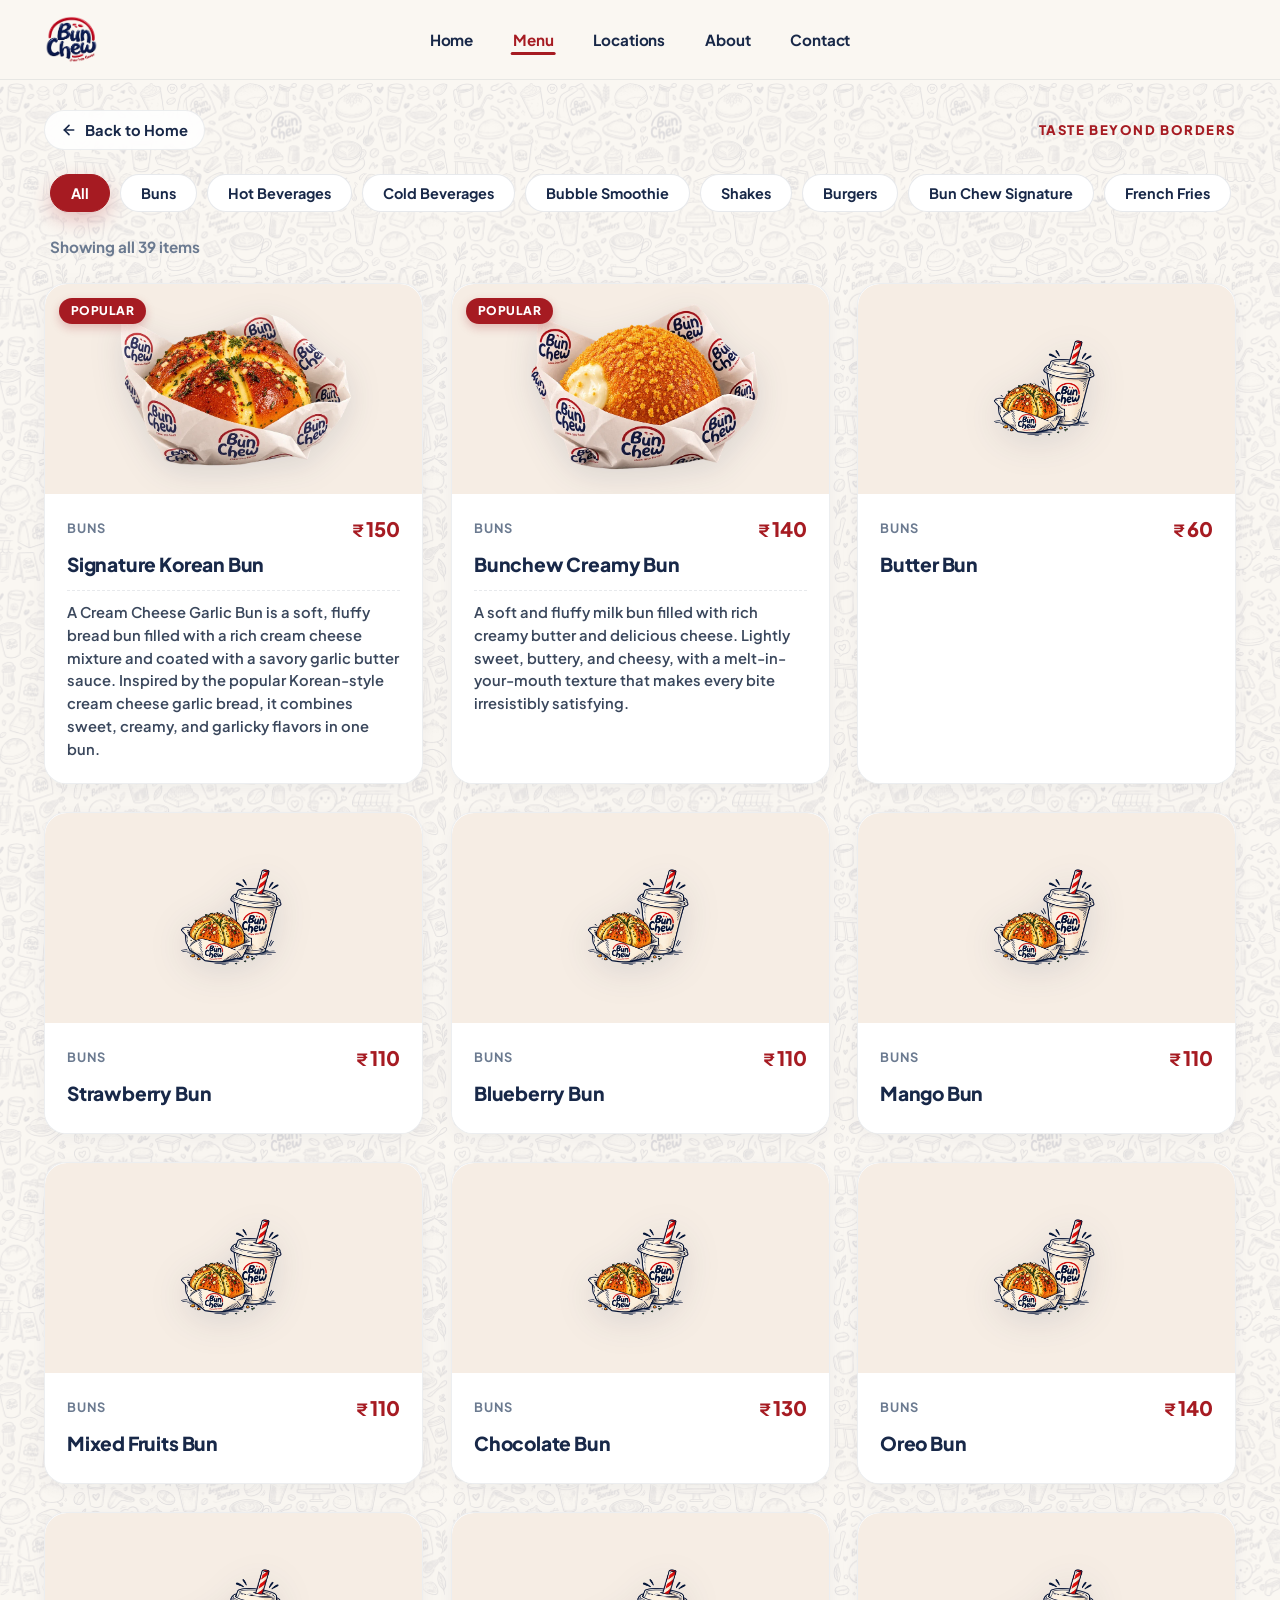
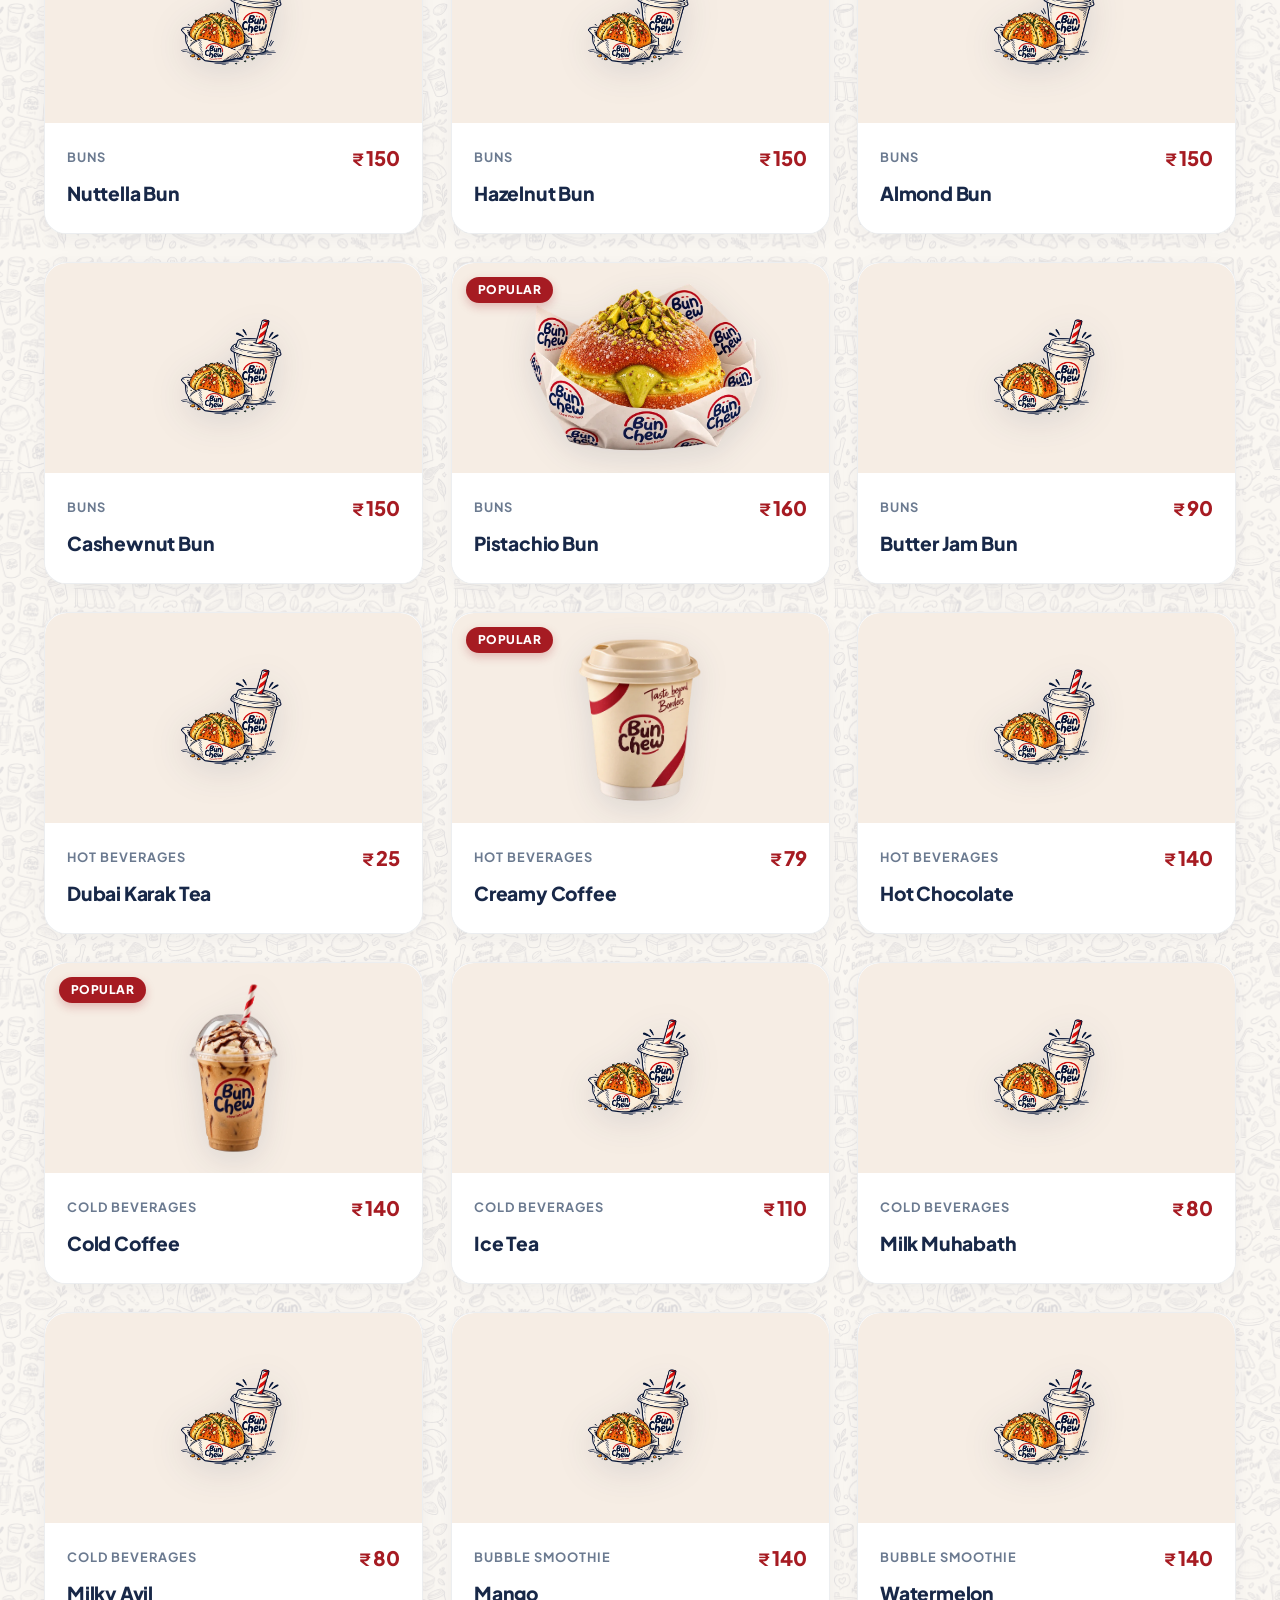
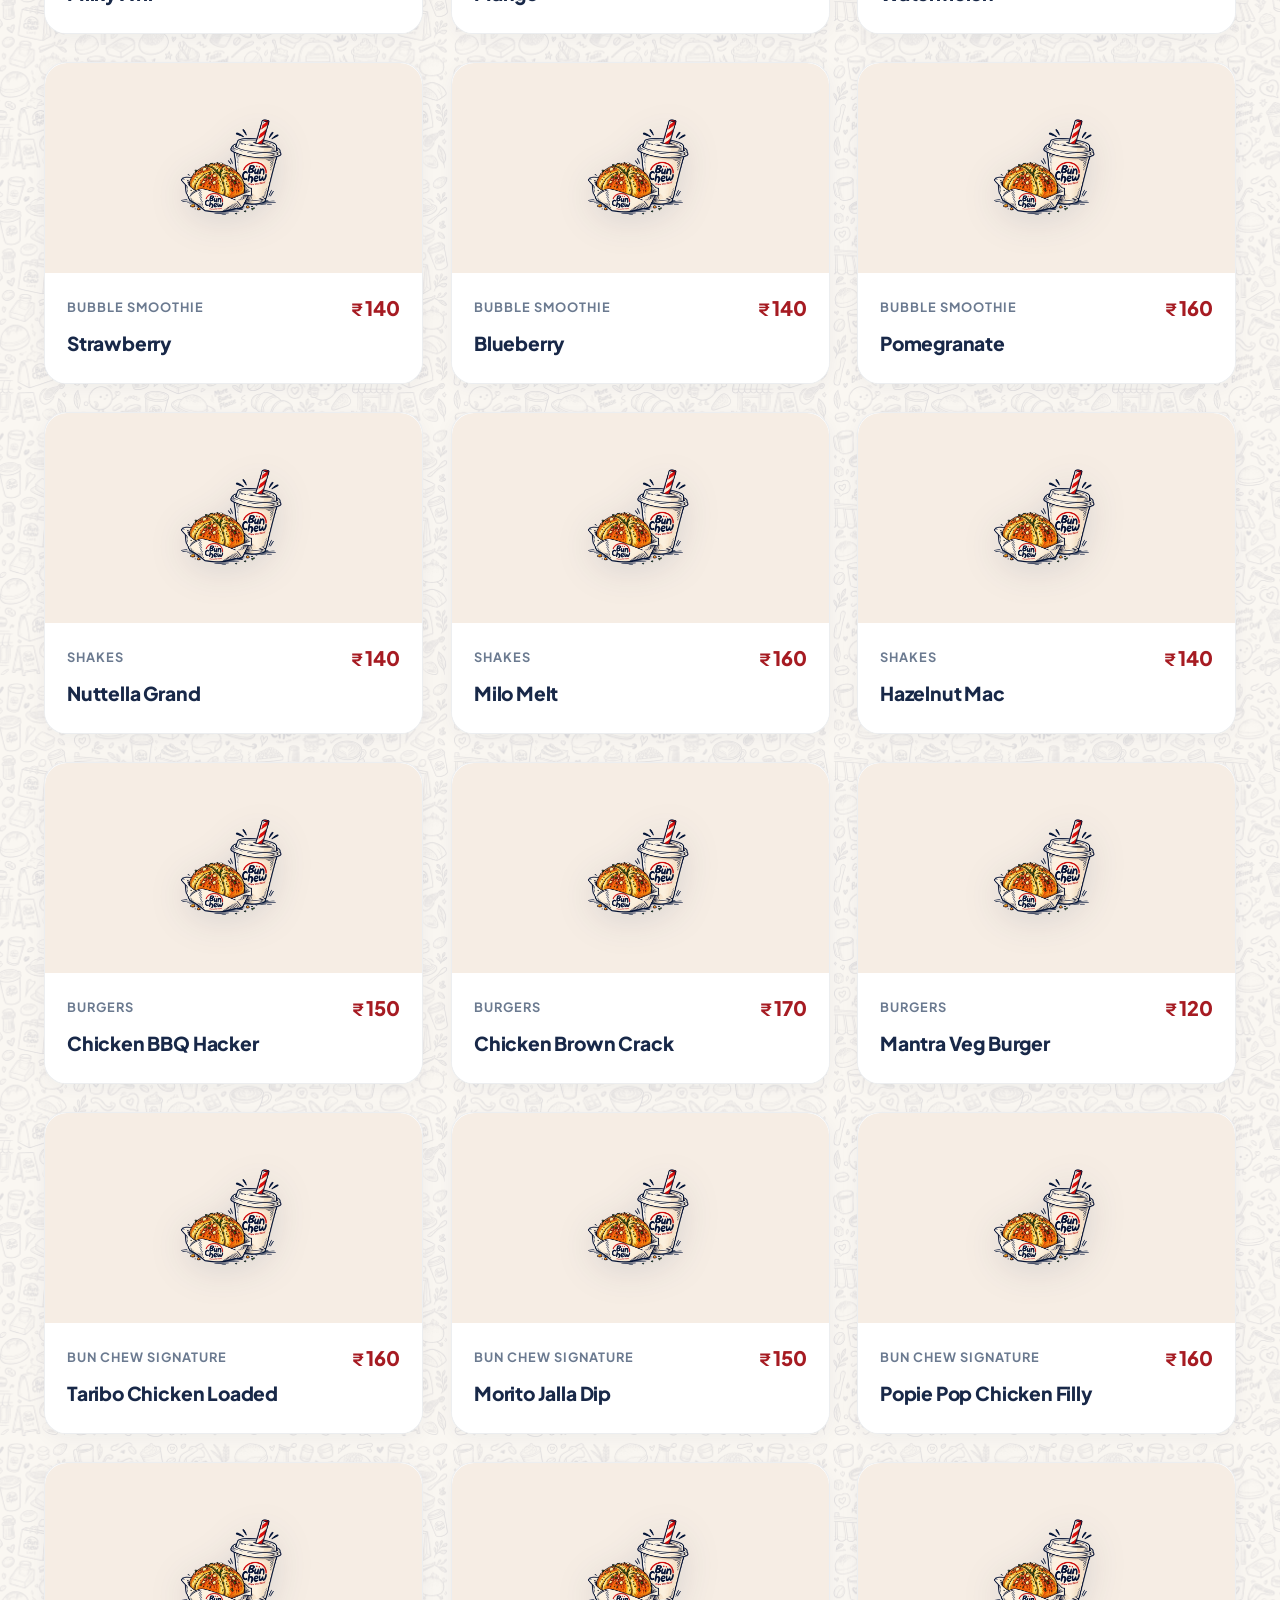
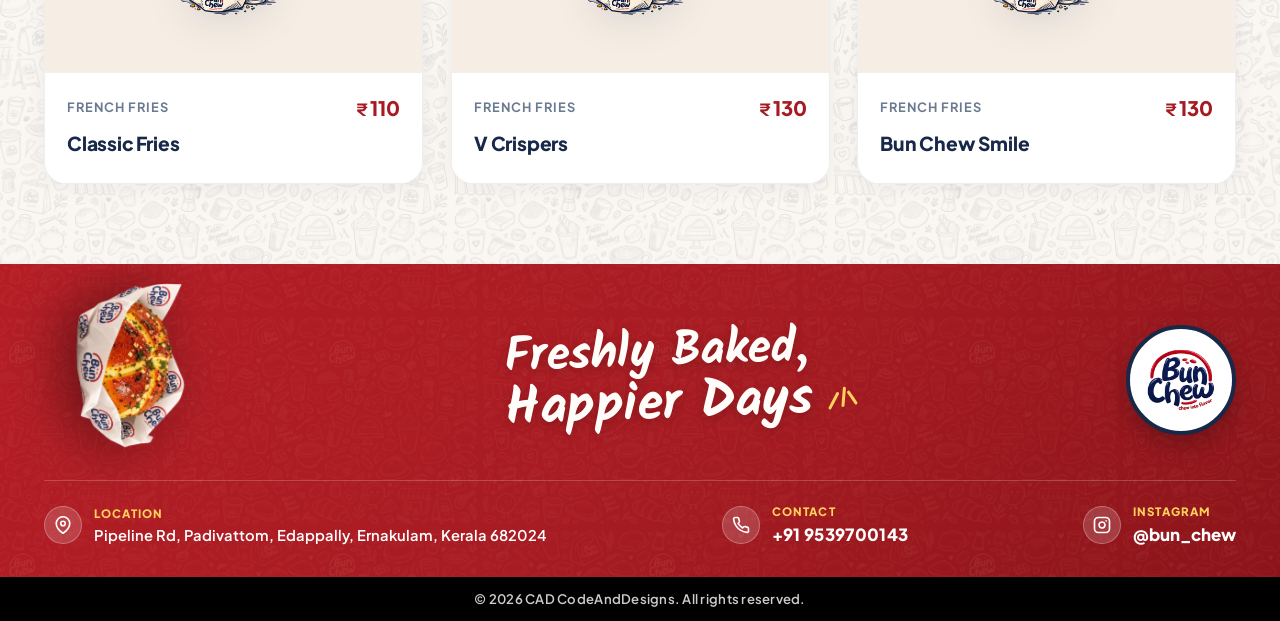
==== commit 6b574f55: "Optimize website performance: remove unused assets, convert images to WebP (94% reduction), add lazy" ====
--- a/menu.html
+++ b/menu.html
@@ -5,7 +5,7 @@
   <meta name="viewport" content="width=device-width, initial-scale=1.0, maximum-scale=1.0, user-scalable=no">
   <title>Our Full Menu | Bun Chew Café</title>
   <meta name="description" content="Explore our full menu at Bun Chew Café. From freshly baked signature Korean garlic buns to hot & iced coffees, bubble smoothies, shakes, and burgers.">
-  <link rel="icon" type="image/png" href="assets/bun-chew-logo-hd.png">
+  <link rel="icon" type="image/png" href="assets/favicon.png">
 
   <!-- Core and Dedicated Page Styles -->
   <link rel="stylesheet" href="style.css">
@@ -17,7 +17,7 @@
     <div class="header-container">
       <!-- Brand Logo (Left) -->
       <a href="index.html" class="brand-logo" aria-label="Bun Chew Home">
-        <img src="assets/bun-chew-logo-hd.png" alt="Bun Chew Café Logo" class="logo-img">
+        <img src="assets/bun-chew-logo-hd.webp" alt="Bun Chew Café Logo" class="logo-img" width="140" height="122">
       </a>
 
       <!-- Desktop Navigation Links (Centered) -->
@@ -42,7 +42,7 @@
     <!-- Mobile Navigation Drawer -->
     <div class="mobile-nav-drawer" id="mobileDrawer" aria-hidden="true">
       <div class="drawer-header">
-        <img src="assets/bun-chew-logo-hd.png" alt="Bun Chew Café Logo" class="drawer-logo">
+        <img src="assets/bun-chew-logo-hd.webp" alt="Bun Chew Café Logo" class="drawer-logo" width="130" height="114">
         <button class="close-drawer-btn" id="closeDrawerBtn" aria-label="Close menu">&times;</button>
       </div>
       <ul class="mobile-nav-list">
@@ -138,7 +138,7 @@
         <div class="red-footer-banner-row">
           <!-- Bun Product Box: Intentionally Cropped Close-Up -->
           <div class="red-footer-bun-frame">
-            <img src="assets/menu-garlic-bun.png" alt="Freshly baked signature Bun Chew Korean garlic cheese bun close-up" class="red-footer-bun-img" loading="lazy">
+            <img src="assets/menu-garlic-bun.webp" alt="Freshly baked signature Bun Chew Korean garlic cheese bun close-up" class="red-footer-bun-img" loading="lazy" decoding="async">
           </div>
 
           <!-- Headline -->
@@ -161,7 +161,7 @@
           <!-- Logo Badge -->
           <div class="red-footer-logo-box">
             <div class="red-footer-logo-badge">
-              <img src="assets/bun-chew-logo-hd.png" alt="Bun Chew Café Logo" class="red-footer-logo-img">
+              <img src="assets/bun-chew-logo-hd.webp" alt="Bun Chew Café Logo" class="red-footer-logo-img" loading="lazy" decoding="async">
             </div>
           </div>
         </div>
--- a/style.css
+++ b/style.css
@@ -372,7 +372,7 @@
       rgba(250, 247, 242, 0.1) 32%, 
       rgba(250, 247, 242, 0) 50%
     ),
-    url('assets/hero-bg.png');
+    url('assets/hero-bg.webp');
   background-position: right 6% center;
   background-size: cover;
   background-repeat: no-repeat;
@@ -449,66 +449,34 @@
 }
 
 /* --------------------------------------------------------------------------
-   Headline Styling ("Taste beyond Borders")
+   Headline Styling ("Taste beyond Borders" Brand Image)
    -------------------------------------------------------------------------- */
 .headline-wrapper {
   position: relative;
   margin-bottom: 18px;
-  transform: rotate(-3.5deg);
-  transform-origin: left bottom;
-}
-
-.headline-accents-top {
-  position: absolute;
-  top: -22px;
-  left: -22px;
-  pointer-events: none;
+  width: 100%;
 }
 
 .hero-headline {
-  font-family: var(--font-script);
-  font-weight: 700;
-  line-height: 0.9;
-  display: flex;
-  flex-direction: column;
-  align-items: flex-start;
-  letter-spacing: -0.01em;
+  margin: 0;
+  padding: 0;
+  line-height: 1;
+  display: block;
+}
+
+.hero-headline-img {
+  width: 100%;
+  max-width: 360px;
+  height: auto;
+  display: block;
   user-select: none;
-}
-
-.word-taste {
-  font-size: 5rem;
-  color: var(--color-primary-navy);
-  transform: rotate(-3deg);
-  display: inline-block;
-  margin-bottom: 2px;
-  filter: drop-shadow(0 2px 4px rgba(24, 40, 72, 0.08));
-}
-
-.word-beyond {
-  font-size: 3.6rem;
-  color: var(--color-brand-red);
-  transform: rotate(-2deg);
-  display: inline-block;
-  margin-left: 12px;
-  margin-bottom: 2px;
-  filter: drop-shadow(0 2px 4px rgba(166, 27, 34, 0.1));
-}
-
-.word-borders {
-  font-size: 5rem;
-  color: var(--color-brand-red);
-  transform: rotate(-1deg);
-  display: inline-block;
-  margin-left: 20px;
-  filter: drop-shadow(0 2px 4px rgba(166, 27, 34, 0.12));
-}
-
-.headline-accents-bottom {
-  position: absolute;
-  bottom: 58px;
-  left: -12px;
-  pointer-events: none;
+  -webkit-user-drag: none;
+  filter: drop-shadow(0 3px 10px rgba(166, 27, 34, 0.08));
+  transition: transform 0.3s cubic-bezier(0.16, 1, 0.3, 1);
+}
+
+.hero-headline-img:hover {
+  transform: scale(1.02);
 }
 
 /* --------------------------------------------------------------------------
@@ -625,14 +593,8 @@
     top: 60px;
     left: 290px;
   }
-  .word-taste {
-    font-size: 4.4rem;
-  }
-  .word-beyond {
-    font-size: 3.2rem;
-  }
-  .word-borders {
-    font-size: 4.4rem;
+  .hero-headline-img {
+    max-width: 330px;
   }
 }
 
@@ -661,7 +623,7 @@
         rgba(250, 247, 242, 0.65) 45%, 
         rgba(250, 247, 242, 0.15) 75%
       ),
-      url('assets/hero-bg.png');
+      url('assets/hero-bg.webp');
     background-position: right 0% center;
   }
 
@@ -682,14 +644,8 @@
     animation: none;
   }
 
-  .word-taste {
-    font-size: 3.8rem;
-  }
-  .word-beyond {
-    font-size: 2.8rem;
-  }
-  .word-borders {
-    font-size: 3.8rem;
+  .hero-headline-img {
+    max-width: 310px;
   }
 }
 
@@ -800,7 +756,7 @@
     left: 0;
     right: 0;
     bottom: 0;
-    background-image: url('assets/doodle-pattern.png');
+    background-image: url('assets/doodle-pattern.webp');
     background-size: 380px auto;
     background-repeat: repeat;
     background-position: top center;
@@ -824,58 +780,28 @@
     display: none !important;
   }
 
-  /* Headline on mobile: "Taste beyond" on line 1, "Borders" on line 2 */
+  /* Headline on mobile: Brand Image */
   .headline-wrapper {
-    margin-bottom: 10px;
+    margin-bottom: 12px;
     width: 100%;
     display: flex;
-    flex-direction: column;
+    justify-content: center;
     align-items: center;
     position: relative;
   }
 
-  .headline-accents-top {
-    position: relative;
-    top: 0;
-    left: 0;
-    margin-bottom: -4px;
-    transform: rotate(0deg);
-  }
-
-  .headline-accents-bottom {
-    display: none !important;
-  }
-
   .hero-headline {
-    flex-direction: row;
-    flex-wrap: wrap;
+    display: flex;
     justify-content: center;
-    align-items: baseline;
-    gap: 6px;
-    line-height: 1;
-    text-align: center;
-  }
-
-  .word-taste {
-    font-size: 2.6rem;
-    transform: rotate(-2deg);
-    margin-bottom: 0;
-  }
-
-  .word-beyond {
-    font-size: 2.3rem;
-    transform: rotate(0deg);
-    margin-left: 0;
-    margin-bottom: 0;
-  }
-
-  .word-borders {
-    font-size: 3.1rem;
-    transform: rotate(0deg);
-    margin-left: 0;
-    width: 100%; /* Breaks onto its own centered line */
-    text-align: center;
-    margin-top: -2px;
+    align-items: center;
+    width: 100%;
+    margin: 0;
+  }
+
+  .hero-headline-img {
+    width: 82%;
+    max-width: 290px;
+    margin: 0 auto;
   }
 
   /* Description on Mobile */
@@ -913,14 +839,9 @@
     height: 310px;
   }
 
-  .word-taste {
-    font-size: 2.3rem;
-  }
-  .word-beyond {
-    font-size: 2.0rem;
-  }
-  .word-borders {
-    font-size: 2.6rem;
+  .hero-headline-img {
+    width: 85%;
+    max-width: 250px;
   }
 
   .hero-actions {
@@ -951,7 +872,7 @@
   left: 0;
   right: 0;
   bottom: 0;
-  background-image: url('assets/doodle-pattern.png');
+  background-image: url('assets/doodle-pattern.webp');
   background-size: 380px auto;
   background-repeat: repeat;
   background-position: top center;
@@ -1586,7 +1507,7 @@
   content: '';
   position: absolute;
   inset: 0;
-  background-image: url('assets/doodle-pattern.png');
+  background-image: url('assets/doodle-pattern.webp');
   background-size: 320px auto;
   background-repeat: repeat;
   background-position: center;
--- a/menu.css
+++ b/menu.css
@@ -19,7 +19,7 @@
   left: 0;
   right: 0;
   bottom: 0;
-  background-image: url('assets/doodle-pattern.png');
+  background-image: url('assets/doodle-pattern.webp');
   background-size: 380px auto;
   background-repeat: repeat;
   background-position: top center;
